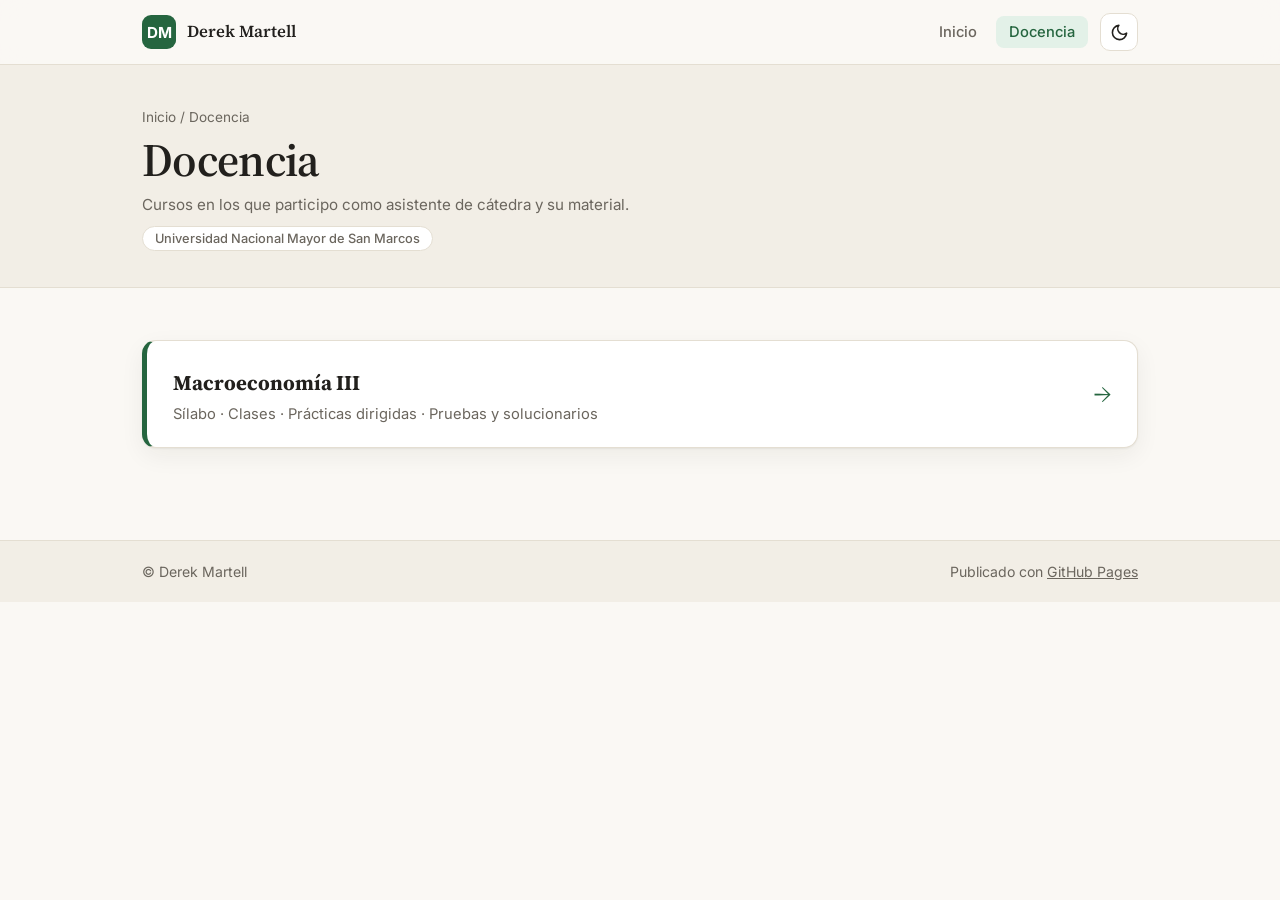
==== docencia.html @ 8da59c65 "Actualiza materiales de Macroeconomía III (automático)" ====
<!doctype html>
<html lang="es" data-theme="light"><head><meta charset="utf-8"><meta name="viewport" content="width=device-width,initial-scale=1">
<title>Docencia · Derek Martell</title>
<meta name="description" content="Docencia de Derek Martell: cursos y materiales en la Universidad Nacional Mayor de San Marcos.">
<link rel="icon" href="data:image/svg+xml,%3Csvg xmlns='http://www.w3.org/2000/svg' viewBox='0 0 64 64'%3E%3Crect width='64' height='64' rx='14' fill='%2335955c'/%3E%3Ctext x='32' y='43' font-size='30' font-family='Georgia' font-weight='700' text-anchor='middle' fill='white'%3EDM%3C/text%3E%3C/svg%3E">
<link rel="preconnect" href="https://fonts.googleapis.com"><link rel="preconnect" href="https://fonts.gstatic.com" crossorigin>
<link href="https://fonts.googleapis.com/css2?family=Inter:wght@400;500;600;700&family=Source+Serif+4:wght@400;600&display=swap" rel="stylesheet">
<link rel="stylesheet" href="style.css"><script src="tema.js"></script></head><body>

<header class="top"><div class="wrap">
  <a class="marca" href="index.html"><i>DM</i>Derek Martell</a>
  <nav class="menu">
    <a href="index.html">Inicio</a>
    <a class="act" href="docencia.html">Docencia</a>
    <button id="tema" title="Cambiar entre claro y oscuro" aria-label="Cambiar tema">
      <svg class="luna" viewBox="0 0 24 24" fill="none" stroke="currentColor" stroke-width="2" stroke-linecap="round" stroke-linejoin="round"><path d="M21 12.8A9 9 0 1 1 11.2 3a7 7 0 0 0 9.8 9.8z"/></svg>
      <svg class="sol" viewBox="0 0 24 24" fill="none" stroke="currentColor" stroke-width="2" stroke-linecap="round"><circle cx="12" cy="12" r="4"/><path d="M12 2v2M12 20v2M4.9 4.9l1.4 1.4M17.7 17.7l1.4 1.4M2 12h2M20 12h2M4.9 19.1l1.4-1.4M17.7 6.3l1.4-1.4"/></svg>
    </button>
  </nav>
</div></header>

<section class="cabecera"><div class="wrap">
  <div class="migas"><a href="index.html">Inicio</a> / Docencia</div>
  <h1>Docencia</h1>
  <p class="sec-sub" style="margin:0">Cursos en los que participo como asistente de cátedra y su material.</p>
  <div class="chips"><span class="chip">Universidad Nacional Mayor de San Marcos</span></div>
</div></section>

<main><div class="wrap">
  <a class="curso-grande" href="macro3.html">
    <div><h3>Macroeconomía III</h3><p>Sílabo · Clases · Prácticas dirigidas · Pruebas y solucionarios</p></div><span class="fl">→</span>
  </a>
</div></main>

<footer class="pie"><div class="wrap"><span>© Derek Martell</span><span>Publicado con <a href="https://pages.github.com">GitHub Pages</a></span></div></footer>
</body></html>
---- style.css ----
:root{
  --bg:#faf8f4;--bg2:#f2eee6;--card:#ffffff;--ink:#22201d;--mute:#6b665e;--line:#e4ded2;
  --accent:#25653f;--accent2:#35955c;--accent-soft:#e3f1e8;--on-accent:#ffffff;
  --shadow:0 1px 2px rgba(40,30,20,.06),0 8px 24px rgba(40,30,20,.06);
  --serif:"Source Serif 4",Georgia,"Times New Roman",serif;--sans:Inter,system-ui,-apple-system,"Segoe UI",sans-serif;
}
:root[data-theme="dark"]{
  --bg:#1b1d23;--bg2:#21242c;--card:#252932;--ink:#ecebe7;--mute:#a4a19a;--line:#343946;
  --accent:#6fc294;--accent2:#35955c;--accent-soft:#223a2d;--on-accent:#12261a;
  --shadow:0 1px 2px rgba(0,0,0,.3),0 8px 24px rgba(0,0,0,.25);
}
*{box-sizing:border-box}
html{scroll-behavior:smooth;scroll-padding-top:84px}
body{margin:0;background:var(--bg);color:var(--ink);font:17px/1.7 var(--serif);transition:background .25s,color .25s}
a{color:var(--accent)}
.wrap{max-width:1040px;margin:0 auto;padding:0 22px}

/* Barra superior */
header.top{position:sticky;top:0;z-index:10;background:color-mix(in srgb,var(--bg) 88%,transparent);backdrop-filter:blur(12px);border-bottom:1px solid var(--line)}
header.top .wrap{display:flex;align-items:center;justify-content:space-between;height:64px;gap:14px}
.marca{display:flex;align-items:center;gap:11px;text-decoration:none;color:var(--ink);font-weight:600;font-size:1.05rem}
.marca i{width:34px;height:34px;border-radius:9px;background:var(--accent);color:var(--on-accent);display:grid;place-items:center;font:700 .95rem var(--sans);font-style:normal}
nav.menu{display:flex;align-items:center;gap:6px}
nav.menu a{font:500 .92rem var(--sans);color:var(--mute);text-decoration:none;padding:7px 13px;border-radius:8px}
nav.menu a:hover{background:var(--bg2);color:var(--ink)}
nav.menu a.act{color:var(--accent);background:var(--accent-soft)}
#tema{cursor:pointer;border:1px solid var(--line);background:var(--card);color:var(--ink);width:38px;height:38px;border-radius:10px;display:grid;place-items:center;margin-left:6px;transition:transform .2s}
#tema:hover{transform:rotate(18deg);border-color:var(--accent)}
#tema svg{width:19px;height:19px}
#tema .sol{display:none}
:root[data-theme="dark"] #tema .sol{display:block}
:root[data-theme="dark"] #tema .luna{display:none}

/* Portada */
.hero{background:linear-gradient(180deg,var(--bg2),var(--bg));border-bottom:1px solid var(--line)}
.hero .wrap{display:grid;grid-template-columns:1.6fr 1fr;gap:44px;align-items:center;padding-top:64px;padding-bottom:64px}
.kicker{font:600 .78rem var(--sans);letter-spacing:.12em;text-transform:uppercase;color:var(--accent)}
h1{font-size:clamp(2.2rem,5vw,3.5rem);line-height:1.1;margin:.3em 0 .35em;font-weight:600;letter-spacing:-.015em}
h1 em{font-style:normal;color:var(--accent)}
.lead{font-size:1.15rem;color:var(--mute);max-width:560px;margin:0 0 24px}
.btns{display:flex;gap:12px;flex-wrap:wrap}
.btn{font:600 .95rem var(--sans);text-decoration:none;padding:12px 22px;border-radius:10px;border:1px solid var(--accent);display:inline-block;transition:transform .15s,box-shadow .15s}
.btn.p{background:var(--accent);color:var(--on-accent)}
.btn.s{color:var(--accent);background:transparent}
.btn:hover{transform:translateY(-2px);box-shadow:var(--shadow)}
.perfil{background:var(--card);border:1px solid var(--line);border-radius:18px;padding:28px;text-align:center;box-shadow:var(--shadow)}
.avatar{width:110px;height:110px;border-radius:50%;margin:0 auto 14px;background:linear-gradient(135deg,var(--accent),var(--accent2));display:grid;place-items:center;color:#fff;font:700 2.2rem var(--sans)}
.perfil b{display:block;font-size:1.1rem}
.perfil span{display:block;color:var(--mute);font:.88rem var(--sans);margin-top:2px}
.perfil hr{border:0;border-top:1px solid var(--line);margin:16px 0}
.perfil a{font:.9rem var(--sans);display:block;margin:4px 0;text-decoration:none}

/* Secciones */
main{padding:52px 0 70px}
h2{font-size:1.55rem;margin:0 0 6px;font-weight:600}
.sec-sub{color:var(--mute);font:.95rem var(--sans);margin:0 0 22px}
.bloque{margin-bottom:56px}
.tarjetas{display:grid;grid-template-columns:repeat(auto-fit,minmax(230px,1fr));gap:16px}
.tarjeta{display:block;background:var(--card);border:1px solid var(--line);border-radius:14px;padding:22px;text-decoration:none;color:var(--ink);box-shadow:var(--shadow);transition:transform .18s,border-color .18s}
.tarjeta:hover{transform:translateY(-4px);border-color:var(--accent)}
.tarjeta .ic{width:42px;height:42px;border-radius:11px;background:var(--accent-soft);color:var(--accent);display:grid;place-items:center;margin-bottom:12px}
.tarjeta .ic svg{width:22px;height:22px}
.tarjeta b{display:block;font-size:1.08rem}
.tarjeta small{color:var(--mute);font:.88rem var(--sans)}
.curso-grande{display:flex;gap:22px;align-items:center;background:var(--card);border:1px solid var(--line);border-left:5px solid var(--accent);border-radius:14px;padding:24px 26px;text-decoration:none;color:var(--ink);box-shadow:var(--shadow);transition:transform .18s;margin-bottom:22px}
.curso-grande:hover{transform:translateY(-3px)}
.curso-grande h3{margin:0;font-size:1.3rem}
.curso-grande p{margin:4px 0 0;color:var(--mute);font:.92rem var(--sans)}
.curso-grande .fl{margin-left:auto;font-size:1.6rem;color:var(--accent)}

/* Página del curso */
.cabecera{background:var(--bg2);border-bottom:1px solid var(--line)}
.cabecera .wrap{padding-top:44px;padding-bottom:36px}
.migas{font:.85rem var(--sans);color:var(--mute);margin-bottom:10px}
.migas a{color:var(--mute);text-decoration:none}.migas a:hover{color:var(--accent)}
.cabecera h1{font-size:clamp(2rem,4.5vw,2.9rem);margin:.1em 0 .2em}
.chips{display:flex;gap:8px;flex-wrap:wrap;margin-top:12px}
.chip{font:500 .8rem var(--sans);background:var(--card);border:1px solid var(--line);color:var(--mute);border-radius:99px;padding:4px 12px}
.layout{display:grid;grid-template-columns:210px 1fr;gap:44px;align-items:start}
aside.indice{position:sticky;top:90px;font:.92rem var(--sans)}
aside.indice p{margin:0 0 8px;font-weight:600;letter-spacing:.08em;text-transform:uppercase;font-size:.72rem;color:var(--mute)}
aside.indice a{display:flex;justify-content:space-between;text-decoration:none;color:var(--mute);padding:8px 12px;border-left:2px solid var(--line)}
aside.indice a:hover,aside.indice a.on{color:var(--accent);border-left-color:var(--accent);background:var(--accent-soft)}
aside.indice a span{opacity:.7}
.buscar{position:relative;margin-bottom:26px}
.buscar input{width:100%;font:1rem var(--sans);padding:13px 16px 13px 44px;border:1px solid var(--line);border-radius:12px;background:var(--card);color:var(--ink);outline:none}
.buscar input:focus{border-color:var(--accent);box-shadow:0 0 0 3px var(--accent-soft)}
.buscar svg{position:absolute;left:14px;top:14px;width:20px;height:20px;color:var(--mute)}
section.grupo{margin-bottom:38px}
section.grupo h2{display:flex;align-items:center;gap:10px}
section.grupo h2 .n{font:600 .78rem var(--sans);background:var(--accent-soft);color:var(--accent);border-radius:99px;padding:2px 10px}
.cabecera h1 small{font:600 .9rem var(--sans);color:var(--accent);background:var(--accent-soft);border-radius:99px;padding:3px 12px;vertical-align:middle;margin-left:8px}
.ciclos-barra{display:flex;align-items:center;gap:12px;margin-bottom:16px;font:600 .78rem var(--sans);letter-spacing:.08em;text-transform:uppercase;color:var(--mute)}
#ciclos{display:flex;gap:8px;flex-wrap:wrap}
button.ciclo{cursor:pointer;font:600 .9rem var(--sans);letter-spacing:0;text-transform:none;color:var(--ink);background:var(--card);border:1px solid var(--line);border-radius:99px;padding:6px 16px}
button.ciclo:hover{border-color:var(--accent)}
button.ciclo.on{background:var(--accent);border-color:var(--accent);color:var(--on-accent)}
section.grupo h3{font:600 .8rem var(--sans);letter-spacing:.08em;text-transform:uppercase;color:var(--mute);margin:20px 0 0}
ul.mat{list-style:none;padding:0;margin:14px 0 0;display:grid;gap:10px}
ul.mat li{display:flex;align-items:center;gap:14px;background:var(--card);border:1px solid var(--line);border-radius:12px;padding:12px 16px;transition:border-color .15s,transform .15s}
ul.mat li:hover{border-color:var(--accent);transform:translateX(3px)}
ul.mat .tipo{flex:none;width:40px;height:40px;border-radius:9px;background:var(--accent-soft);color:var(--accent);display:grid;place-items:center;font:700 .68rem var(--sans);letter-spacing:.03em}
ul.mat .tit{flex:1;min-width:0}
ul.mat .tit a{color:var(--ink);text-decoration:none;font-weight:600;display:block}
ul.mat .tit a:hover{color:var(--accent)}
ul.mat .tit small{font:.8rem var(--sans);color:var(--mute)}
ul.mat .sol{font:600 .8rem var(--sans);color:var(--on-accent);background:var(--accent);border-radius:8px;padding:6px 12px;text-decoration:none;white-space:nowrap}
ul.mat .sol:hover{filter:brightness(1.1)}
ul.mat .ejemplo{font:.68rem var(--sans);color:var(--mute);text-transform:uppercase;letter-spacing:.08em;border:1px dashed var(--line);border-radius:6px;padding:2px 7px}
ul.mat .vacio{display:block;background:none;border:1px dashed var(--line);color:var(--mute);font-style:italic;text-align:center;padding:18px}
ul.mat .vacio:hover{transform:none;border-color:var(--line)}
#sin-resultados{display:none;text-align:center;color:var(--mute);font-family:var(--sans);padding:30px}

footer.pie{border-top:1px solid var(--line);background:var(--bg2);color:var(--mute);font:.88rem var(--sans)}
footer.pie .wrap{display:flex;justify-content:space-between;flex-wrap:wrap;gap:8px;padding-top:22px;padding-bottom:22px}
footer.pie a{color:var(--mute)}

@media(max-width:820px){
  .hero .wrap{grid-template-columns:1fr;padding-top:40px;padding-bottom:40px}
  .layout{grid-template-columns:1fr;gap:20px}
  aside.indice{position:static;display:flex;gap:6px;overflow-x:auto;padding-bottom:6px}
  aside.indice p{display:none}
  aside.indice a{border:1px solid var(--line);border-radius:99px;white-space:nowrap;gap:8px}
  nav.menu a{padding:7px 9px}
}
@media print{header.top,.buscar,aside.indice,#tema{display:none}}
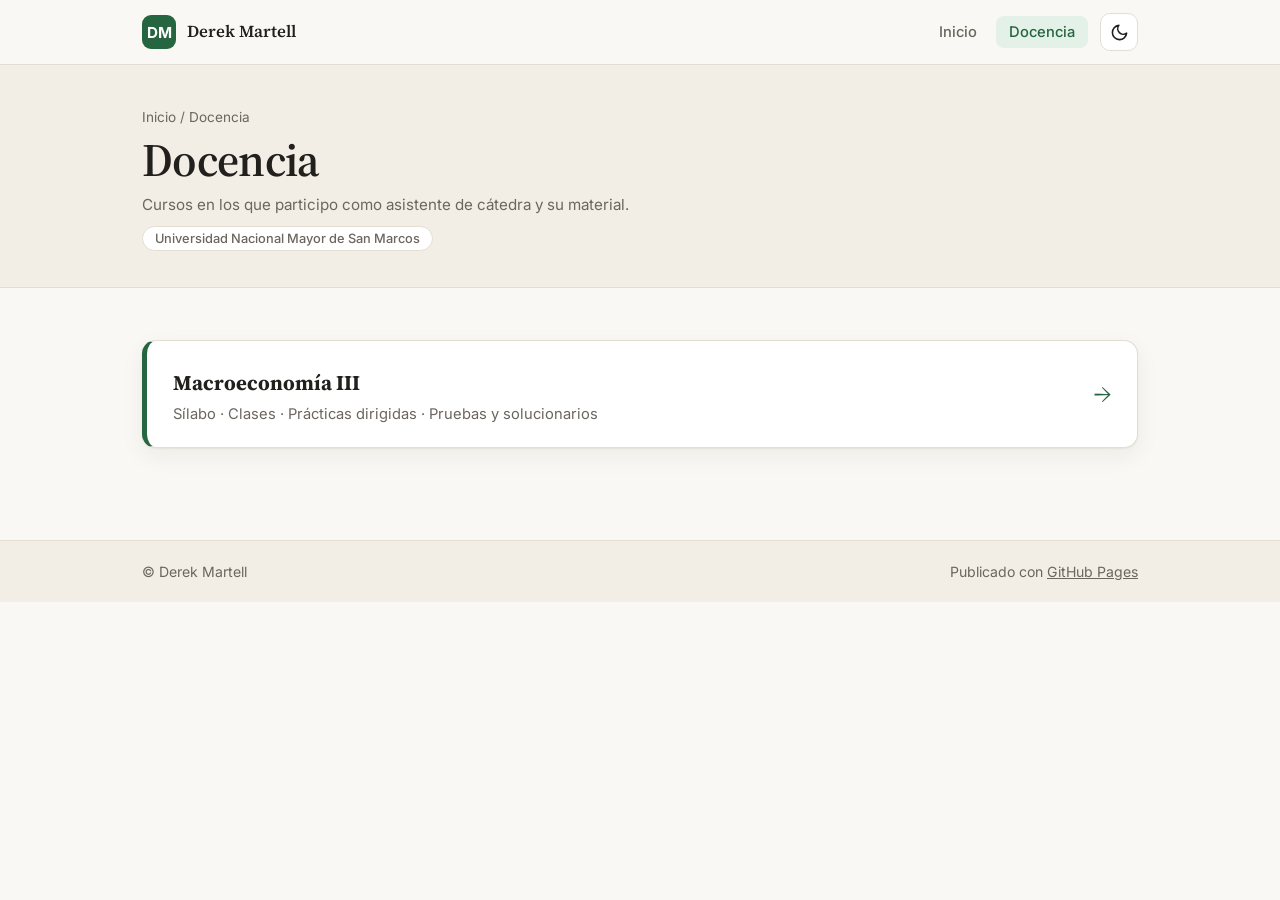
==== commit 4b6f177e: "Actualiza materiales de Macroeconomía III (automático)" ====
--- a/docencia.html
+++ b/docencia.html
@@ -5,14 +5,20 @@
 <link rel="icon" href="data:image/svg+xml,%3Csvg xmlns='http://www.w3.org/2000/svg' viewBox='0 0 64 64'%3E%3Crect width='64' height='64' rx='14' fill='%2335955c'/%3E%3Ctext x='32' y='43' font-size='30' font-family='Georgia' font-weight='700' text-anchor='middle' fill='white'%3EDM%3C/text%3E%3C/svg%3E">
 <link rel="preconnect" href="https://fonts.googleapis.com"><link rel="preconnect" href="https://fonts.gstatic.com" crossorigin>
 <link href="https://fonts.googleapis.com/css2?family=Inter:wght@400;500;600;700&family=Source+Serif+4:wght@400;600&display=swap" rel="stylesheet">
-<link rel="stylesheet" href="style.css"><script src="tema.js"></script></head><body>
+<link rel="stylesheet" href="style.css"><script src="tema.js"></script><link rel="canonical" href="https://derek-martell.github.io/docencia.html">
+<meta property="og:type" content="website"><meta property="og:locale" content="es_PE"><meta property="og:site_name" content="Derek Martell">
+<meta property="og:title" content="Docencia | Derek Martell"><meta property="og:description" content="Cursos y materiales de Derek Martell en la Universidad Nacional Mayor de San Marcos."><meta property="og:url" content="https://derek-martell.github.io/docencia.html">
+<meta property="og:image" content="https://derek-martell.github.io/og.png"><meta name="twitter:card" content="summary_large_image">
+<meta name="theme-color" content="#25653f">
+</head><body>
+<a class="saltar" href="#principal">Saltar al contenido</a>
 
 <header class="top"><div class="wrap">
   <a class="marca" href="index.html"><i>DM</i>Derek Martell</a>
   <nav class="menu">
     <a href="index.html">Inicio</a>
     <a class="act" href="docencia.html">Docencia</a>
-    <button id="tema" title="Cambiar entre claro y oscuro" aria-label="Cambiar tema">
+    <button id="tema" title="Cambiar entre claro y oscuro" aria-label="Cambiar a modo oscuro">
       <svg class="luna" viewBox="0 0 24 24" fill="none" stroke="currentColor" stroke-width="2" stroke-linecap="round" stroke-linejoin="round"><path d="M21 12.8A9 9 0 1 1 11.2 3a7 7 0 0 0 9.8 9.8z"/></svg>
       <svg class="sol" viewBox="0 0 24 24" fill="none" stroke="currentColor" stroke-width="2" stroke-linecap="round"><circle cx="12" cy="12" r="4"/><path d="M12 2v2M12 20v2M4.9 4.9l1.4 1.4M17.7 17.7l1.4 1.4M2 12h2M20 12h2M4.9 19.1l1.4-1.4M17.7 6.3l1.4-1.4"/></svg>
     </button>
@@ -26,7 +32,7 @@
   <div class="chips"><span class="chip">Universidad Nacional Mayor de San Marcos</span></div>
 </div></section>
 
-<main><div class="wrap">
+<main id="principal" tabindex="-1"><div class="wrap">
   <a class="curso-grande" href="macro3.html">
     <div><h3>Macroeconomía III</h3><p>Sílabo · Clases · Prácticas dirigidas · Pruebas y solucionarios</p></div><span class="fl">→</span>
   </a>
--- a/style.css
+++ b/style.css
@@ -44,7 +44,8 @@
 .btn.s{color:var(--accent);background:transparent}
 .btn:hover{transform:translateY(-2px);box-shadow:var(--shadow)}
 .perfil{background:var(--card);border:1px solid var(--line);border-radius:18px;padding:28px;text-align:center;box-shadow:var(--shadow)}
-.avatar{width:110px;height:110px;border-radius:50%;margin:0 auto 14px;background:linear-gradient(135deg,var(--accent),var(--accent2));display:grid;place-items:center;color:#fff;font:700 2.2rem var(--sans)}
+.avatar img{width:100%;height:100%;object-fit:cover;display:block}
+.avatar{overflow:hidden;width:110px;height:110px;border-radius:50%;margin:0 auto 14px;background:linear-gradient(135deg,var(--accent),var(--accent2));display:grid;place-items:center;color:#fff;font:700 2.2rem var(--sans)}
 .perfil b{display:block;font-size:1.1rem}
 .perfil span{display:block;color:var(--mute);font:.88rem var(--sans);margin-top:2px}
 .perfil hr{border:0;border-top:1px solid var(--line);margin:16px 0}
@@ -124,3 +125,14 @@
   nav.menu a{padding:7px 9px}
 }
 @media print{header.top,.buscar,aside.indice,#tema{display:none}}
+
+/* Accesibilidad y mejoras del curso */
+.saltar{position:absolute;left:16px;top:-64px;z-index:20;background:var(--accent);color:var(--on-accent);padding:10px 18px;border-radius:0 0 10px 10px;font:600 .95rem var(--sans);text-decoration:none}
+.saltar:focus{top:0}
+:focus-visible{outline:3px solid var(--accent2);outline-offset:3px;border-radius:4px}
+ul.mat a.desc{font:600 .8rem var(--sans);color:var(--accent);border:1px solid var(--accent);border-radius:8px;padding:5px 12px;text-decoration:none;white-space:nowrap}
+ul.mat a.desc:hover{background:var(--accent-soft)}
+button.copiar{cursor:pointer;font:600 .75rem var(--sans);color:var(--mute);background:transparent;border:1px solid var(--line);border-radius:99px;padding:3px 11px}
+button.copiar:hover{color:var(--accent);border-color:var(--accent)}
+
+#principal:focus{outline:none}
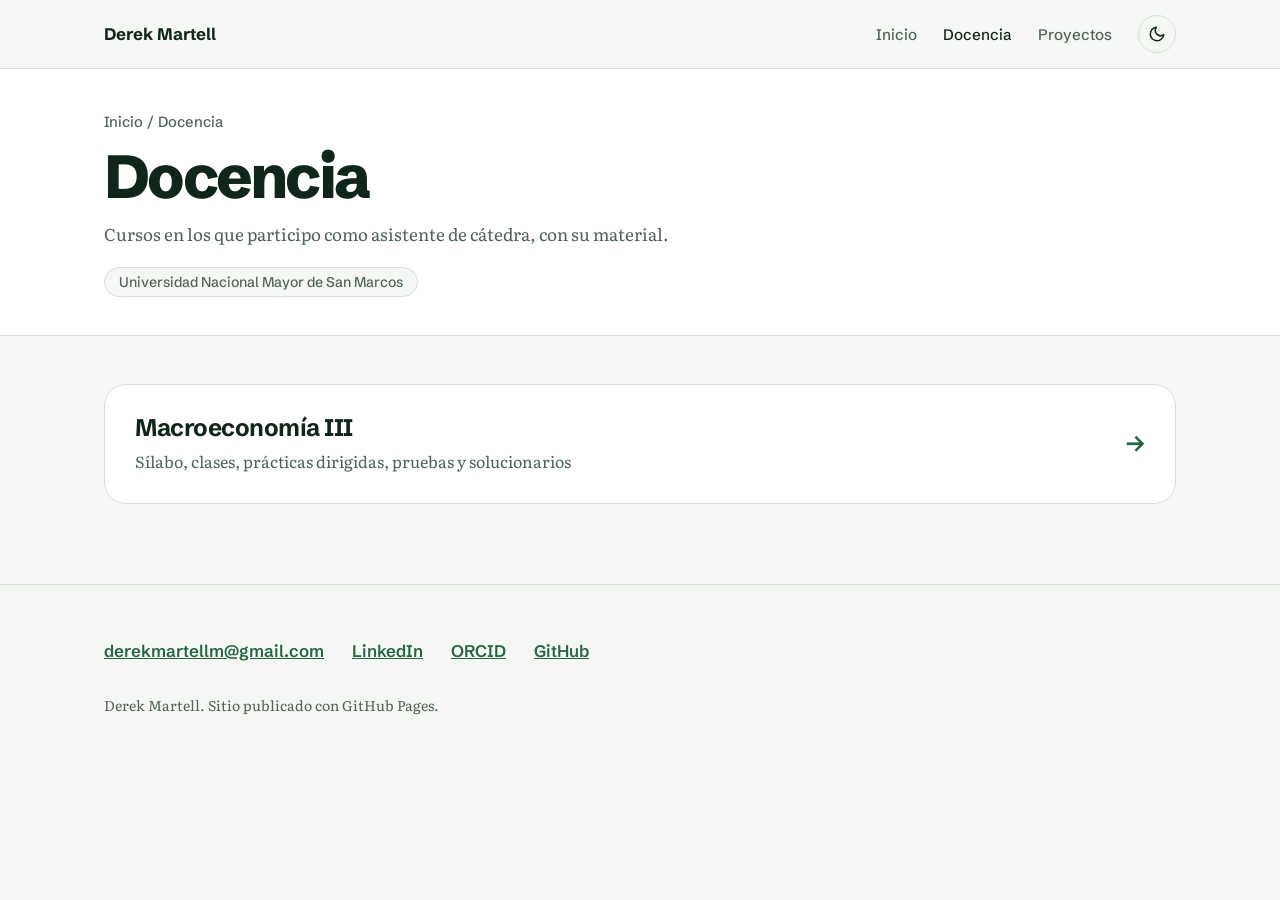
==== commit 3d918111: "Actualiza materiales de Macroeconomía III (automático)" ====
--- a/docencia.html
+++ b/docencia.html
@@ -1,26 +1,27 @@
 <!doctype html>
 <html lang="es" data-theme="light"><head><meta charset="utf-8"><meta name="viewport" content="width=device-width,initial-scale=1">
-<title>Docencia · Derek Martell</title>
-<meta name="description" content="Docencia de Derek Martell: cursos y materiales en la Universidad Nacional Mayor de San Marcos.">
-<link rel="icon" href="data:image/svg+xml,%3Csvg xmlns='http://www.w3.org/2000/svg' viewBox='0 0 64 64'%3E%3Crect width='64' height='64' rx='14' fill='%2335955c'/%3E%3Ctext x='32' y='43' font-size='30' font-family='Georgia' font-weight='700' text-anchor='middle' fill='white'%3EDM%3C/text%3E%3C/svg%3E">
-<link rel="preconnect" href="https://fonts.googleapis.com"><link rel="preconnect" href="https://fonts.gstatic.com" crossorigin>
-<link href="https://fonts.googleapis.com/css2?family=Inter:wght@400;500;600;700&family=Source+Serif+4:wght@400;600&display=swap" rel="stylesheet">
-<link rel="stylesheet" href="style.css"><script src="tema.js"></script><link rel="canonical" href="https://derek-martell.github.io/docencia.html">
+<title>Docencia | Derek Martell</title>
+<meta name="description" content="Cursos y materiales de Derek Martell en la Universidad Nacional Mayor de San Marcos.">
+<link rel="canonical" href="https://derek-martell.github.io/docencia.html">
 <meta property="og:type" content="website"><meta property="og:locale" content="es_PE"><meta property="og:site_name" content="Derek Martell">
 <meta property="og:title" content="Docencia | Derek Martell"><meta property="og:description" content="Cursos y materiales de Derek Martell en la Universidad Nacional Mayor de San Marcos."><meta property="og:url" content="https://derek-martell.github.io/docencia.html">
 <meta property="og:image" content="https://derek-martell.github.io/og.png"><meta name="twitter:card" content="summary_large_image">
 <meta name="theme-color" content="#25653f">
-</head><body>
+<link rel="icon" href="data:image/svg+xml,%3Csvg xmlns='http://www.w3.org/2000/svg' viewBox='0 0 64 64'%3E%3Crect width='64' height='64' rx='14' fill='%2325653f'/%3E%3Ctext x='32' y='43' font-size='30' font-family='Georgia' font-weight='700' text-anchor='middle' fill='white'%3EDM%3C/text%3E%3C/svg%3E">
+<link rel="preconnect" href="https://fonts.googleapis.com"><link rel="preconnect" href="https://fonts.gstatic.com" crossorigin>
+<link href="https://fonts.googleapis.com/css2?family=Literata:ital,opsz,wght@0,7..72,400;0,7..72,600;1,7..72,400&family=Schibsted+Grotesk:wght@500;600;700;800&display=swap" rel="stylesheet">
+<link rel="stylesheet" href="landing.css"><link rel="stylesheet" href="curso.css"><script src="tema.js"></script></head><body>
 <a class="saltar" href="#principal">Saltar al contenido</a>
 
-<header class="top"><div class="wrap">
-  <a class="marca" href="index.html"><i>DM</i>Derek Martell</a>
-  <nav class="menu">
+<header class="barra"><div class="wrap">
+  <a class="nombre" href="index.html">Derek Martell</a>
+  <nav aria-label="Principal">
     <a href="index.html">Inicio</a>
-    <a class="act" href="docencia.html">Docencia</a>
-    <button id="tema" title="Cambiar entre claro y oscuro" aria-label="Cambiar a modo oscuro">
-      <svg class="luna" viewBox="0 0 24 24" fill="none" stroke="currentColor" stroke-width="2" stroke-linecap="round" stroke-linejoin="round"><path d="M21 12.8A9 9 0 1 1 11.2 3a7 7 0 0 0 9.8 9.8z"/></svg>
-      <svg class="sol" viewBox="0 0 24 24" fill="none" stroke="currentColor" stroke-width="2" stroke-linecap="round"><circle cx="12" cy="12" r="4"/><path d="M12 2v2M12 20v2M4.9 4.9l1.4 1.4M17.7 17.7l1.4 1.4M2 12h2M20 12h2M4.9 19.1l1.4-1.4M17.7 6.3l1.4-1.4"/></svg>
+    <a href="docencia.html" aria-current="page">Docencia</a>
+    <a href="index.html#proyectos">Proyectos</a>
+    <button id="tema" type="button" title="Cambiar entre claro y oscuro" aria-label="Cambiar a modo oscuro">
+      <svg class="luna" viewBox="0 0 24 24" fill="none" stroke="currentColor" stroke-width="2" stroke-linecap="round" stroke-linejoin="round" aria-hidden="true"><path d="M21 12.8A9 9 0 1 1 11.2 3a7 7 0 0 0 9.8 9.8z"/></svg>
+      <svg class="sol" viewBox="0 0 24 24" fill="none" stroke="currentColor" stroke-width="2" stroke-linecap="round" aria-hidden="true"><circle cx="12" cy="12" r="4"/><path d="M12 2v2M12 20v2M4.9 4.9l1.4 1.4M17.7 17.7l1.4 1.4M2 12h2M20 12h2M4.9 19.1l1.4-1.4M17.7 6.3l1.4-1.4"/></svg>
     </button>
   </nav>
 </div></header>
@@ -28,15 +29,23 @@
 <section class="cabecera"><div class="wrap">
   <div class="migas"><a href="index.html">Inicio</a> / Docencia</div>
   <h1>Docencia</h1>
-  <p class="sec-sub" style="margin:0">Cursos en los que participo como asistente de cátedra y su material.</p>
+  <p class="sec-sub">Cursos en los que participo como asistente de cátedra, con su material.</p>
   <div class="chips"><span class="chip">Universidad Nacional Mayor de San Marcos</span></div>
 </div></section>
 
-<main id="principal" tabindex="-1"><div class="wrap">
+<main id="principal" class="interior" tabindex="-1"><div class="wrap">
   <a class="curso-grande" href="macro3.html">
-    <div><h3>Macroeconomía III</h3><p>Sílabo · Clases · Prácticas dirigidas · Pruebas y solucionarios</p></div><span class="fl">→</span>
+    <div><h3>Macroeconomía III</h3><p>Sílabo, clases, prácticas dirigidas, pruebas y solucionarios</p></div><span class="fl" aria-hidden="true">→</span>
   </a>
 </div></main>
 
-<footer class="pie"><div class="wrap"><span>© Derek Martell</span><span>Publicado con <a href="https://pages.github.com">GitHub Pages</a></span></div></footer>
+<footer><div class="wrap">
+  <div class="contactos">
+    <a href="mailto:derekmartellm@gmail.com">derekmartellm@gmail.com</a>
+    <a href="https://www.linkedin.com/in/derek-martell-a51205288/">LinkedIn</a>
+    <a href="https://orcid.org/0009-0001-7715-3801">ORCID</a>
+    <a href="https://github.com/derek-martell">GitHub</a>
+  </div>
+  <p class="aviso">Derek Martell. Sitio publicado con GitHub Pages.</p>
+</div></footer>
 </body></html>
--- a/landing.css
+++ b/landing.css
@@ -0,0 +1,134 @@
+:root{
+  --bg:#f4f7f3;--panel:#ffffff;--ink:#10261a;--mute:#4d6356;--line:#d6e0d8;
+  --verde:#25653f;--vivo:#35955c;--suave:#e2eee6;--ambar:#b8790f;--on:#ffffff;
+  --display:"Schibsted Grotesk",system-ui,-apple-system,"Segoe UI",sans-serif;
+  --texto:"Literata",Georgia,serif;
+}
+:root[data-theme="dark"]{
+  --bg:#0d1a13;--panel:#132419;--ink:#e8f0ea;--mute:#9db3a4;--line:#243a2c;
+  --verde:#7bd19d;--vivo:#4fae76;--suave:#1a3225;--ambar:#e2a33f;--on:#0d1a13;
+}
+*{box-sizing:border-box}
+html{scroll-behavior:smooth}
+body{margin:0;background:var(--bg);color:var(--ink);font:1.0625rem/1.7 var(--texto);transition:background .25s,color .25s}
+a{color:var(--verde)}
+:focus-visible{outline:3px solid var(--vivo);outline-offset:3px;border-radius:4px}
+.wrap{max-width:1120px;margin:0 auto;padding:0 24px}
+
+/* Barra */
+.barra{border-bottom:1px solid var(--line)}
+.barra .wrap{display:flex;align-items:center;justify-content:space-between;height:68px}
+.nombre{font:700 1.05rem var(--display);letter-spacing:-.01em;color:var(--ink);text-decoration:none}
+.barra nav{display:flex;align-items:center;gap:26px;font:500 .95rem var(--display)}
+.barra nav a{color:var(--mute);text-decoration:none}
+.barra nav a:hover,.barra nav a[aria-current]{color:var(--ink)}
+#tema{cursor:pointer;width:38px;height:38px;border-radius:50%;border:1px solid var(--line);background:transparent;color:var(--ink);display:grid;place-items:center}
+#tema svg{width:18px;height:18px}
+#tema .sol{display:none}
+:root[data-theme="dark"] #tema .sol{display:block}
+:root[data-theme="dark"] #tema .luna{display:none}
+
+/* Portada */
+.portada .wrap{display:grid;grid-template-columns:minmax(0,5fr) minmax(0,6fr);gap:56px;align-items:center;padding-top:72px;padding-bottom:72px}
+h1{font:800 clamp(3rem,7.4vw,5.6rem)/.95 var(--display);letter-spacing:-.045em;margin:0 0 28px}
+.entrada{font-size:1.2rem;max-width:32ch;color:var(--mute);margin:0 0 32px}
+.acciones{display:flex;flex-wrap:wrap;gap:12px}
+.boton{font:600 1rem var(--display);padding:14px 24px;border-radius:999px;text-decoration:none;border:2px solid var(--verde)}
+.boton.lleno{background:var(--verde);color:var(--on)}
+.boton.borde{color:var(--verde)}
+.boton:hover{background:var(--vivo);border-color:var(--vivo);color:var(--on)}
+
+/* Gráfico de Solow */
+.lamina{background:var(--panel);border:1px solid var(--line);border-radius:22px;padding:22px 22px 26px}
+.lamina svg{width:100%;height:auto;display:block;overflow:visible}
+.eje{stroke:var(--mute);stroke-width:1.5}
+.malla{stroke:var(--line);stroke-width:1}
+.txt{font:500 13px var(--display);fill:var(--mute)}
+.txt-i{font:italic 15px var(--texto);fill:var(--ink)}
+.fig-titulo{font:600 1.05rem/1.3 var(--display);letter-spacing:-.01em;margin:0 0 6px;max-width:36ch}
+.txt-n{font:800 22px var(--display);fill:var(--ink)}
+.b-a{fill:var(--vivo);opacity:.55}
+.b-b{fill:var(--verde)}
+.parcial{opacity:.5}
+.c-f{fill:none;stroke:var(--line);stroke-width:2.5;stroke-dasharray:2 6;stroke-linecap:round}
+.c-s{fill:none;stroke:var(--verde);stroke-width:4.5;stroke-linecap:round}
+.c-d{fill:none;stroke:var(--ambar);stroke-width:3.5;stroke-linecap:round}
+.guia{stroke:var(--ink);stroke-width:1.5;stroke-dasharray:4 5}
+.punto{fill:var(--panel);stroke:var(--ink);stroke-width:3.5}
+.control{display:flex;align-items:center;gap:16px;margin-top:18px;font:600 .95rem var(--display)}
+.control label{white-space:nowrap}
+.control output{min-width:3.2ch;text-align:right;font-variant-numeric:tabular-nums}
+input[type=range]{flex:1;accent-color:var(--verde);height:28px}
+.lectura{margin:10px 0 0;font-size:.98rem;color:var(--mute);min-height:3.4em}
+.lectura a{white-space:nowrap}
+.dibuja .c-s,.dibuja .c-d,.dibuja .c-f{stroke-dasharray:var(--largo);stroke-dashoffset:var(--largo);animation:trazo 1.4s cubic-bezier(.3,.7,.2,1) forwards}
+.dibuja .c-d{animation-delay:.25s}
+.dibuja .c-f{animation-delay:.1s}
+@keyframes trazo{to{stroke-dashoffset:0}}
+
+/* Secciones */
+section.bloque{padding:72px 0;border-top:1px solid var(--line)}
+h2{font:700 clamp(1.7rem,3.4vw,2.4rem)/1.1 var(--display);letter-spacing:-.03em;margin:0 0 8px}
+.sub{color:var(--mute);margin:0 0 32px;max-width:52ch}
+
+/* Lo último del curso */
+.curso{display:grid;grid-template-columns:minmax(0,7fr) minmax(0,4fr);gap:56px;align-items:start}
+ul.ultimo{list-style:none;margin:0;padding:0}
+ul.ultimo li{display:grid;grid-template-columns:1fr auto;gap:4px 16px;padding:16px 0;border-bottom:1px solid var(--line)}
+ul.ultimo li:first-child{border-top:1px solid var(--line)}
+ul.ultimo a.t{font:600 1.1rem var(--display);color:var(--ink);text-decoration:none}
+ul.ultimo a.t:hover{color:var(--verde);text-decoration:underline}
+ul.ultimo .meta{grid-column:1;color:var(--mute);font-size:.92rem}
+ul.ultimo a.sol{grid-row:1 / span 2;grid-column:2;align-self:center;font:600 .88rem var(--display);padding:7px 14px;border-radius:999px;background:var(--suave);text-decoration:none}
+ul.ultimo a.sol:hover{background:var(--vivo);color:var(--on)}
+.mas{display:inline-block;margin-top:20px;font:600 1rem var(--display)}
+.clase{background:var(--verde);color:var(--on);border-radius:22px;padding:28px}
+.clase h3{font:700 1.4rem/1.15 var(--display);margin:0 0 14px;letter-spacing:-.02em}
+.clase p{margin:0 0 10px;font-size:1rem}
+#clase-hor{white-space:pre-line}
+.clase strong{font-family:var(--display)}
+
+/* Qué hago */
+dl.filas{margin:0}
+.fila{display:grid;grid-template-columns:minmax(0,3fr) minmax(0,8fr);gap:40px;padding:28px 0;border-bottom:1px solid var(--line)}
+.fila:first-child{border-top:1px solid var(--line)}
+dt{font:700 1.3rem var(--display);letter-spacing:-.02em}
+dd{margin:0;max-width:60ch}
+.yo{display:flex;gap:22px;align-items:center;margin-bottom:26px}
+.rostro{flex:none;width:132px;height:132px;border-radius:50%;overflow:hidden;background:var(--verde);color:var(--on);display:grid;place-items:center;font:800 2.4rem var(--display)}
+.rostro img{width:100%;height:100%;object-fit:cover;display:block}
+
+/* Pie */
+footer{border-top:1px solid var(--line);padding:56px 0 64px}
+footer .wrap{display:flex;flex-wrap:wrap;justify-content:space-between;gap:24px;align-items:end}
+footer h2{margin:0}
+.contactos{display:flex;flex-wrap:wrap;gap:8px 28px;font:600 1.05rem var(--display)}
+.aviso{width:100%;color:var(--mute);font-size:.88rem;margin:8px 0 0}
+
+@media(max-width:860px){
+  .portada .wrap{grid-template-columns:1fr;gap:36px;padding-top:44px;padding-bottom:48px}
+  .curso{grid-template-columns:1fr;gap:32px}
+  .fila{grid-template-columns:1fr;gap:8px}
+  section.bloque{padding:52px 0}
+}
+@media(prefers-reduced-motion:reduce){
+  .dibuja .c-s,.dibuja .c-d,.dibuja .c-f{animation:none;stroke-dasharray:none;stroke-dashoffset:0}
+  html{scroll-behavior:auto}
+}
+
+/* Accesibilidad */
+.saltar{position:absolute;left:16px;top:-64px;z-index:20;background:var(--verde);color:var(--on);padding:10px 18px;border-radius:0 0 10px 10px;font:600 .95rem var(--display);text-decoration:none}
+.saltar:focus{top:0}
+#principal:focus{outline:none}
+
+/* Perfil junto a la portada */
+.perfil{background:var(--panel);border:1px solid var(--line);border-radius:22px;padding:28px;display:flex;gap:26px;align-items:center}
+ul.datos{list-style:none;margin:0;padding:0;font-size:1rem;line-height:1.5}
+ul.datos li{padding:9px 0;border-bottom:1px solid var(--line)}
+ul.datos li:last-child{border:0}
+#muestra .lamina{max-width:660px}
+.hueco{grid-column:1/-1}
+@media(max-width:560px){.perfil{flex-direction:column;align-items:flex-start}}
+
+/* Proyectos */
+.enlaces{display:flex;flex-wrap:wrap;gap:6px 24px;margin-top:12px;font:600 .98rem var(--display)}
--- a/curso.css
+++ b/curso.css
@@ -0,0 +1,73 @@
+/* Páginas interiores (Docencia, curso). Usa las variables de landing.css. */
+main.interior{padding:48px 0 80px}
+
+.cabecera{background:var(--panel);border-bottom:1px solid var(--line)}
+.cabecera .wrap{padding-top:44px;padding-bottom:38px}
+.migas{font:500 .92rem var(--display);color:var(--mute);margin-bottom:16px}
+.migas a{color:var(--mute);text-decoration:none}
+.migas a:hover{color:var(--verde);text-decoration:underline}
+.cabecera h1{font:800 clamp(2.4rem,5.5vw,3.8rem)/1 var(--display);letter-spacing:-.045em;margin:0 0 12px}
+.cabecera h1 small{font:600 .95rem var(--display);letter-spacing:0;color:var(--verde);background:var(--suave);border-radius:99px;padding:5px 14px;vertical-align:middle;margin-left:10px}
+.cabecera .sec-sub{margin:0;color:var(--mute)}
+.chips{display:flex;gap:8px;flex-wrap:wrap;margin-top:18px}
+.chip{font:500 .88rem var(--display);background:var(--bg);border:1px solid var(--line);color:var(--mute);border-radius:99px;padding:5px 14px}
+
+/* Docencia: lista de cursos */
+.curso-grande{display:flex;gap:22px;align-items:center;background:var(--panel);border:1px solid var(--line);border-radius:22px;padding:28px 30px;text-decoration:none;color:var(--ink);transition:border-color .15s}
+.curso-grande:hover{border-color:var(--verde)}
+.curso-grande h3{margin:0;font:700 1.5rem var(--display);letter-spacing:-.02em}
+.curso-grande p{margin:6px 0 0;color:var(--mute);font-size:1rem}
+.curso-grande .fl{margin-left:auto;font:600 1.6rem var(--display);color:var(--verde)}
+
+/* Página del curso */
+.layout{display:grid;grid-template-columns:220px minmax(0,1fr);gap:52px;align-items:start}
+aside.indice{position:sticky;top:24px;font:500 .95rem var(--display)}
+aside.indice p{margin:0 0 10px;color:var(--mute);font-size:.85rem}
+aside.indice a{display:flex;justify-content:space-between;gap:10px;text-decoration:none;color:var(--mute);padding:8px 12px;border-left:2px solid var(--line)}
+aside.indice a:hover{color:var(--ink)}
+aside.indice a.on{color:var(--verde);border-left-color:var(--verde);background:var(--suave)}
+aside.indice a span{opacity:.75}
+
+.ciclos-barra{display:flex;align-items:center;gap:12px;margin-bottom:16px;font:500 .92rem var(--display);color:var(--mute)}
+#ciclos{display:flex;gap:8px;flex-wrap:wrap}
+button.ciclo{cursor:pointer;font:600 .95rem var(--display);color:var(--ink);background:var(--panel);border:1px solid var(--line);border-radius:99px;padding:7px 18px}
+button.ciclo:hover{border-color:var(--verde)}
+button.ciclo.on{background:var(--verde);border-color:var(--verde);color:var(--on)}
+
+.buscar{position:relative;margin-bottom:34px}
+.buscar input{width:100%;font:1rem var(--display);padding:14px 16px 14px 46px;border:1px solid var(--line);border-radius:14px;background:var(--panel);color:var(--ink)}
+.buscar input:focus{outline:3px solid var(--vivo);outline-offset:2px;border-color:var(--vivo)}
+.buscar svg{position:absolute;left:15px;top:15px;width:20px;height:20px;color:var(--mute)}
+
+section.grupo{margin-bottom:44px;scroll-margin-top:24px}
+section.grupo h2{display:flex;align-items:center;flex-wrap:wrap;gap:10px;font:700 1.55rem/1.2 var(--display);letter-spacing:-.025em;margin:0}
+section.grupo h2 .n{font:600 .82rem var(--display);letter-spacing:0;background:var(--suave);color:var(--verde);border-radius:99px;padding:2px 11px}
+section.grupo h3{font:600 .95rem var(--display);color:var(--mute);margin:24px 0 0}
+button.copiar{cursor:pointer;font:600 .8rem var(--display);letter-spacing:0;color:var(--mute);background:transparent;border:1px solid var(--line);border-radius:99px;padding:3px 12px}
+button.copiar:hover{color:var(--verde);border-color:var(--verde)}
+
+ul.mat{list-style:none;margin:8px 0 0;padding:0}
+ul.mat li{display:flex;align-items:center;gap:14px;padding:15px 0;border-bottom:1px solid var(--line)}
+ul.mat li:first-child{border-top:1px solid var(--line)}
+ul.mat .tipo{flex:none;font:700 .72rem var(--display);letter-spacing:.03em;color:var(--verde);background:var(--suave);border-radius:8px;padding:8px 10px;min-width:46px;text-align:center}
+ul.mat .tit{flex:1;min-width:0}
+ul.mat .tit a{display:block;color:var(--ink);text-decoration:none;font:600 1.08rem var(--display)}
+ul.mat .tit a:hover{color:var(--verde);text-decoration:underline}
+ul.mat .tit small{display:block;color:var(--mute);font-size:.9rem}
+ul.mat a.desc,ul.mat a.sol{font:600 .88rem var(--display);border-radius:99px;padding:7px 15px;text-decoration:none;white-space:nowrap}
+ul.mat a.desc{color:var(--verde);border:1.5px solid var(--verde)}
+ul.mat a.desc:hover{background:var(--suave)}
+ul.mat a.sol{background:var(--verde);color:var(--on)}
+ul.mat a.sol:hover{background:var(--vivo)}
+ul.mat li.vacio{display:block;color:var(--mute);font-style:italic;border:1px dashed var(--line);border-radius:14px;text-align:center;padding:18px;margin-top:8px}
+#sin-resultados{display:none;text-align:center;color:var(--mute);padding:34px;font-family:var(--display)}
+
+@media(max-width:860px){
+  .layout{grid-template-columns:1fr;gap:22px}
+  aside.indice{position:static;display:flex;gap:6px;overflow-x:auto;padding-bottom:6px}
+  aside.indice p{display:none}
+  aside.indice a{border:1px solid var(--line);border-radius:99px;white-space:nowrap}
+  ul.mat li{flex-wrap:wrap}
+  .curso-grande{padding:22px}
+}
+@media print{.barra,.buscar,aside.indice,#tema,.ciclos-barra,button.copiar{display:none}}
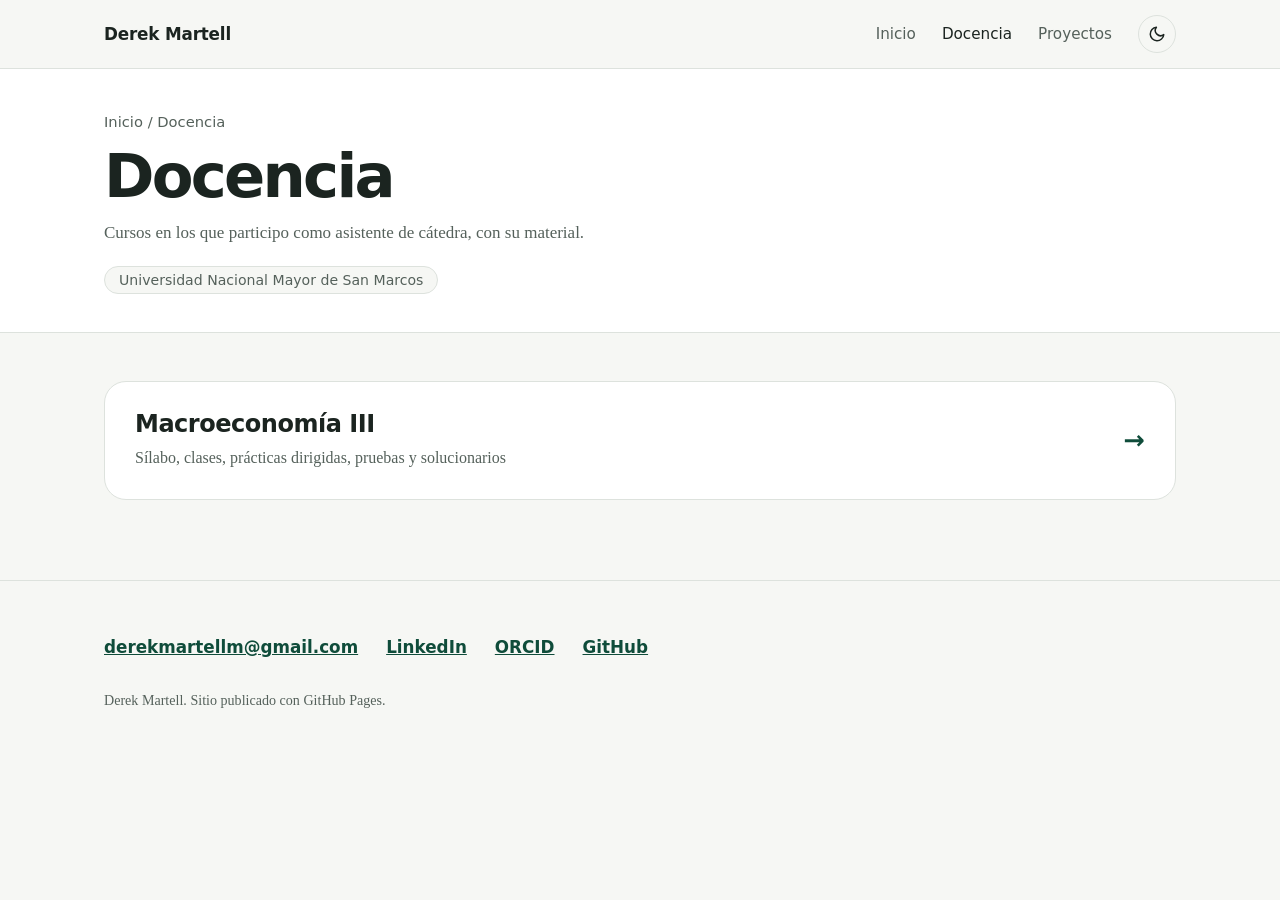
==== commit 403ea5a6: "feat(supervisor): Mejoras integrales de diseño, profesionalismo e in" ====
--- a/docencia.html
+++ b/docencia.html
@@ -1,13 +1,15 @@
 <!doctype html>
 <html lang="es" data-theme="light"><head><meta charset="utf-8"><meta name="viewport" content="width=device-width,initial-scale=1">
+<meta http-equiv="Content-Security-Policy" content="default-src 'self'; script-src 'self'; style-src 'self' https://fonts.googleapis.com; font-src https://fonts.gstatic.com; img-src 'self' data:; connect-src 'self'; object-src 'none'; base-uri 'self'; form-action 'none'">
+<meta name="referrer" content="strict-origin-when-cross-origin">
 <title>Docencia | Derek Martell</title>
 <meta name="description" content="Cursos y materiales de Derek Martell en la Universidad Nacional Mayor de San Marcos.">
 <link rel="canonical" href="https://derek-martell.github.io/docencia.html">
 <meta property="og:type" content="website"><meta property="og:locale" content="es_PE"><meta property="og:site_name" content="Derek Martell">
 <meta property="og:title" content="Docencia | Derek Martell"><meta property="og:description" content="Cursos y materiales de Derek Martell en la Universidad Nacional Mayor de San Marcos."><meta property="og:url" content="https://derek-martell.github.io/docencia.html">
 <meta property="og:image" content="https://derek-martell.github.io/og.png"><meta name="twitter:card" content="summary_large_image">
-<meta name="theme-color" content="#25653f">
-<link rel="icon" href="data:image/svg+xml,%3Csvg xmlns='http://www.w3.org/2000/svg' viewBox='0 0 64 64'%3E%3Crect width='64' height='64' rx='14' fill='%2325653f'/%3E%3Ctext x='32' y='43' font-size='30' font-family='Georgia' font-weight='700' text-anchor='middle' fill='white'%3EDM%3C/text%3E%3C/svg%3E">
+<meta name="theme-color" content="#0f4c3a">
+<link rel="icon" href="data:image/svg+xml,%3Csvg xmlns='http://www.w3.org/2000/svg' viewBox='0 0 64 64'%3E%3Crect width='64' height='64' rx='14' fill='%230f4c3a'/%3E%3Ctext x='32' y='40' font-size='27' font-family='Georgia' font-weight='700' text-anchor='middle' fill='%23f3eee0'%3EDM%3C/text%3E%3Crect x='23' y='47' width='18' height='2.5' rx='1' fill='%23c9a24a'/%3E%3C/svg%3E">
 <link rel="preconnect" href="https://fonts.googleapis.com"><link rel="preconnect" href="https://fonts.gstatic.com" crossorigin>
 <link href="https://fonts.googleapis.com/css2?family=Literata:ital,opsz,wght@0,7..72,400;0,7..72,600;1,7..72,400&family=Schibsted+Grotesk:wght@500;600;700;800&display=swap" rel="stylesheet">
 <link rel="stylesheet" href="landing.css"><link rel="stylesheet" href="curso.css"><script src="tema.js"></script></head><body>
@@ -42,9 +44,9 @@
 <footer><div class="wrap">
   <div class="contactos">
     <a href="mailto:derekmartellm@gmail.com">derekmartellm@gmail.com</a>
-    <a href="https://www.linkedin.com/in/derek-martell-a51205288/">LinkedIn</a>
-    <a href="https://orcid.org/0009-0001-7715-3801">ORCID</a>
-    <a href="https://github.com/derek-martell">GitHub</a>
+    <a href="https://www.linkedin.com/in/derek-martell-a51205288/" rel="noopener noreferrer">LinkedIn</a>
+    <a href="https://orcid.org/0009-0001-7715-3801" rel="noopener noreferrer">ORCID</a>
+    <a href="https://github.com/derek-martell" rel="noopener noreferrer">GitHub</a>
   </div>
   <p class="aviso">Derek Martell. Sitio publicado con GitHub Pages.</p>
 </div></footer>
--- a/landing.css
+++ b/landing.css
@@ -1,17 +1,25 @@
+/* Paleta editorial: esmeralda de bosque, pizarra grafito y un acento latón */
 :root{
-  --bg:#f4f7f3;--panel:#ffffff;--ink:#10261a;--mute:#4d6356;--line:#d6e0d8;
-  --verde:#25653f;--vivo:#35955c;--suave:#e2eee6;--ambar:#b8790f;--on:#ffffff;
+  --bg:#f6f7f4;--panel:#ffffff;--ink:#1b2420;--mute:#55615b;--line:#dde2dd;
+  --verde:#0f4c3a;--vivo:#1d7556;--suave:#e5eee8;--ambar:#9c6b16;--on:#ffffff;
+  --bosque:#0f4c3a;--bosque-hondo:#0a2f25;--crema:#f3eee0;--laton:#c9a24a;
+  --sombra:0 1px 2px rgba(27,36,32,.05),0 10px 28px rgba(27,36,32,.06);
+  --sombra-alta:0 2px 4px rgba(27,36,32,.06),0 18px 40px rgba(15,76,58,.12);
+  --suave-t:.2s cubic-bezier(.3,.7,.2,1);
   --display:"Schibsted Grotesk",system-ui,-apple-system,"Segoe UI",sans-serif;
   --texto:"Literata",Georgia,serif;
 }
 :root[data-theme="dark"]{
-  --bg:#0d1a13;--panel:#132419;--ink:#e8f0ea;--mute:#9db3a4;--line:#243a2c;
-  --verde:#7bd19d;--vivo:#4fae76;--suave:#1a3225;--ambar:#e2a33f;--on:#0d1a13;
+  --bg:#0f1413;--panel:#171e1c;--ink:#e6ebe8;--mute:#9ba8a2;--line:#28332f;
+  --verde:#72cfa2;--vivo:#3fae80;--suave:#1a2f28;--ambar:#dcaa52;--on:#0f1413;
+  --bosque:#14463a;--bosque-hondo:#0b2520;--crema:#f1ecdd;--laton:#d6b05a;
+  --sombra:0 6px 26px rgba(0,0,0,.45);
+  --sombra-alta:0 10px 36px rgba(0,0,0,.55),0 0 0 1px rgba(114,207,162,.14);
 }
 *{box-sizing:border-box}
 html{scroll-behavior:smooth}
-body{margin:0;background:var(--bg);color:var(--ink);font:1.0625rem/1.7 var(--texto);transition:background .25s,color .25s}
-a{color:var(--verde)}
+body{margin:0;background:var(--bg);color:var(--ink);font:1.0625rem/1.7 var(--texto);transition:background .3s,color .3s}
+a{color:var(--verde);transition:color var(--suave-t),background-color var(--suave-t),border-color var(--suave-t)}
 :focus-visible{outline:3px solid var(--vivo);outline-offset:3px;border-radius:4px}
 .wrap{max-width:1120px;margin:0 auto;padding:0 24px}
 
@@ -29,16 +37,18 @@
 :root[data-theme="dark"] #tema .luna{display:none}
 
 /* Portada */
-.portada .wrap{display:grid;grid-template-columns:minmax(0,5fr) minmax(0,6fr);gap:56px;align-items:center;padding-top:72px;padding-bottom:72px}
+.portada .wrap{display:grid;grid-template-columns:minmax(0,6fr) minmax(0,5fr);gap:56px;align-items:center;padding-top:72px;padding-bottom:72px}
 h1{font:800 clamp(3rem,7.4vw,5.6rem)/.95 var(--display);letter-spacing:-.045em;margin:0 0 28px}
 .entrada{font-size:1.2rem;max-width:32ch;color:var(--mute);margin:0 0 32px}
 .acciones{display:flex;flex-wrap:wrap;gap:12px}
-.boton{font:600 1rem var(--display);padding:14px 24px;border-radius:999px;text-decoration:none;border:2px solid var(--verde)}
+.boton{font:600 1rem var(--display);padding:13px 22px;border-radius:999px;text-decoration:none;border:2px solid var(--verde);transition:background-color var(--suave-t),border-color var(--suave-t),color var(--suave-t),transform var(--suave-t),box-shadow var(--suave-t)}
 .boton.lleno{background:var(--verde);color:var(--on)}
 .boton.borde{color:var(--verde)}
-.boton:hover{background:var(--vivo);border-color:var(--vivo);color:var(--on)}
+.boton:hover{background:var(--vivo);border-color:var(--vivo);color:var(--on);transform:translateY(-1px);box-shadow:0 8px 20px rgba(15,76,58,.18)}
+.boton:active{transform:translateY(0);box-shadow:none}
 
 /* Gráfico de Solow */
+figure.lamina{margin:0}
 .lamina{background:var(--panel);border:1px solid var(--line);border-radius:22px;padding:22px 22px 26px}
 .lamina svg{width:100%;height:auto;display:block;overflow:visible}
 .eje{stroke:var(--mute);stroke-width:1.5}
@@ -95,14 +105,35 @@
 dt{font:700 1.3rem var(--display);letter-spacing:-.02em}
 dd{margin:0;max-width:60ch}
 .yo{display:flex;gap:22px;align-items:center;margin-bottom:26px}
-.rostro{flex:none;width:132px;height:132px;border-radius:50%;overflow:hidden;background:var(--verde);color:var(--on);display:grid;place-items:center;font:800 2.4rem var(--display)}
-.rostro img{width:100%;height:100%;object-fit:cover;display:block}
+
+/* Monograma DM con insignia académica */
+.sello{flex:none;display:flex;flex-direction:column;align-items:center;gap:12px}
+.monograma{position:relative;width:150px;height:192px;border-radius:24px;overflow:hidden;background:linear-gradient(158deg,var(--bosque) 0%,var(--bosque-hondo) 100%);box-shadow:inset 0 0 0 1px rgba(255,255,255,.06),0 12px 28px rgba(10,47,37,.22);transition:transform .3s cubic-bezier(.3,.7,.2,1),box-shadow .3s}
+.monograma svg{width:100%;height:100%;display:block}
+.perfil:hover .monograma{transform:translateY(-2px);box-shadow:inset 0 0 0 1px rgba(255,255,255,.08),0 18px 36px rgba(10,47,37,.3)}
+.dm-marco{fill:none;stroke:var(--crema);stroke-opacity:.22;stroke-width:1}
+.dm-letras{font:600 58px var(--texto);letter-spacing:-.02em;fill:var(--crema)}
+.dm-regla{stroke:var(--laton);stroke-width:1.5}
+.dm-eje{fill:none;stroke:var(--crema);stroke-opacity:.35;stroke-width:1}
+.dm-curva{fill:none;stroke:var(--laton);stroke-width:2;stroke-linecap:round;stroke-dasharray:1;stroke-dashoffset:1;animation:trazo 1.6s .3s cubic-bezier(.3,.7,.2,1) forwards}
+.dm-punto{fill:var(--laton);opacity:0;animation:aparece .4s 1.7s forwards}
+.dm-pie{font:600 8.5px var(--display);letter-spacing:.24em;fill:var(--crema);fill-opacity:.7}
+@keyframes aparece{to{opacity:1}}
+.insignia{display:inline-flex;align-items:center;gap:6px;white-space:nowrap;font:600 .74rem var(--display);letter-spacing:.02em;color:var(--verde);background:var(--suave);border:1px solid color-mix(in srgb,var(--verde) 22%,transparent);border-radius:99px;padding:4px 11px 4px 7px}
+.insignia svg{width:15px;height:15px;flex:none}
+.insignia .sello-f{fill:var(--verde)}
+.insignia .sello-c{fill:none;stroke:var(--panel);stroke-width:2;stroke-linecap:round;stroke-linejoin:round}
 
 /* Pie */
 footer{border-top:1px solid var(--line);padding:56px 0 64px}
 footer .wrap{display:flex;flex-wrap:wrap;justify-content:space-between;gap:24px;align-items:end}
 footer h2{margin:0}
-.contactos{display:flex;flex-wrap:wrap;gap:8px 28px;font:600 1.05rem var(--display)}
+.contactos{display:flex;flex-wrap:wrap;align-items:center;gap:8px 28px;font:600 1.05rem var(--display)}
+.correo{display:inline-flex;align-items:center;gap:10px}
+.copiar-correo{cursor:pointer;display:inline-flex;align-items:center;gap:6px;font:600 .82rem var(--display);color:var(--mute);background:transparent;border:1px solid var(--line);border-radius:99px;padding:4px 12px;transition:color var(--suave-t),border-color var(--suave-t),background-color var(--suave-t)}
+.copiar-correo svg{width:14px;height:14px}
+.copiar-correo:hover{color:var(--verde);border-color:var(--verde)}
+.copiar-correo.hecho{color:var(--on);background:var(--vivo);border-color:var(--vivo)}
 .aviso{width:100%;color:var(--mute);font-size:.88rem;margin:8px 0 0}
 
 @media(max-width:860px){
@@ -112,14 +143,17 @@
   section.bloque{padding:52px 0}
 }
 @media(prefers-reduced-motion:reduce){
-  .dibuja .c-s,.dibuja .c-d,.dibuja .c-f{animation:none;stroke-dasharray:none;stroke-dashoffset:0}
+  .dibuja .c-s,.dibuja .c-d,.dibuja .c-f,.dm-curva{animation:none;stroke-dasharray:none;stroke-dashoffset:0}
+  .dm-punto{animation:none;opacity:1}
   html{scroll-behavior:auto}
+  .boton:hover,.tarjeta-proyecto:hover,.perfil:hover .monograma{transform:none}
 }
 
 /* Accesibilidad */
 .saltar{position:absolute;left:16px;top:-64px;z-index:20;background:var(--verde);color:var(--on);padding:10px 18px;border-radius:0 0 10px 10px;font:600 .95rem var(--display);text-decoration:none}
-.saltar:focus{top:0}
+.saltar:focus{top:0;color:var(--on)}
 #principal:focus{outline:none}
+.solo-lector{position:absolute;width:1px;height:1px;margin:-1px;padding:0;overflow:hidden;clip:rect(0 0 0 0);white-space:nowrap;border:0}
 
 /* Perfil junto a la portada */
 .perfil{background:var(--panel);border:1px solid var(--line);border-radius:22px;padding:28px;display:flex;gap:26px;align-items:center}
@@ -128,7 +162,30 @@
 ul.datos li:last-child{border:0}
 #muestra .lamina{max-width:660px}
 .hueco{grid-column:1/-1}
-@media(max-width:560px){.perfil{flex-direction:column;align-items:flex-start}}
+@media(max-width:560px){.perfil{flex-direction:column;align-items:flex-start}.sello{flex-direction:row;gap:16px}}
 
 /* Proyectos */
 .enlaces{display:flex;flex-wrap:wrap;gap:6px 24px;margin-top:12px;font:600 .98rem var(--display)}
+
+/* Sombras de elevación (más marcadas en modo oscuro) */
+.lamina,.perfil{box-shadow:var(--sombra)}
+
+/* Proyectos en tarjetas */
+.grid-proyectos{display:grid;grid-template-columns:repeat(auto-fit,minmax(320px,1fr));gap:22px;margin-top:28px}
+.tarjeta-proyecto{background:var(--panel);border:1px solid var(--line);border-radius:22px;padding:28px;display:flex;flex-direction:column;box-shadow:var(--sombra);transition:transform .28s cubic-bezier(.3,.7,.2,1),border-color .28s,box-shadow .28s}
+.tarjeta-proyecto:hover,.tarjeta-proyecto:focus-within{transform:translateY(-4px);border-color:color-mix(in srgb,var(--verde) 45%,var(--line));box-shadow:var(--sombra-alta)}
+.tarjeta-proyecto .tags{display:flex;flex-wrap:wrap;gap:8px;margin-bottom:16px}
+.tag{font:600 .82rem var(--display);background:var(--suave);color:var(--verde);padding:4px 12px;border-radius:99px}
+.tarjeta-proyecto h3{font:700 1.35rem/1.2 var(--display);letter-spacing:-.02em;margin:0 0 12px}
+.tarjeta-proyecto p{margin:0}
+.acciones-proyecto{display:flex;flex-wrap:wrap;gap:10px;margin-top:auto;padding-top:22px}
+.btn-link{font:600 .95rem var(--display);border:1.5px solid var(--verde);color:var(--verde);border-radius:99px;padding:8px 16px;text-decoration:none}
+.btn-link:hover{background:var(--suave)}
+
+/* Atajos del gráfico */
+.atajos{display:flex;flex-wrap:wrap;gap:8px;margin-top:16px}
+.atajos button{cursor:pointer;font:600 .9rem var(--display);color:var(--ink);background:transparent;border:1.5px solid var(--line);border-radius:99px;padding:6px 15px;touch-action:manipulation;transition:background-color var(--suave-t),border-color var(--suave-t),color var(--suave-t),transform .12s}
+.atajos button:hover{border-color:var(--verde)}
+.atajos button:active{transform:scale(.97)}
+input[type=range]{touch-action:pan-y;cursor:pointer}
+.atajos button.on{background:var(--verde);border-color:var(--verde);color:var(--on)}
--- a/curso.css
+++ b/curso.css
@@ -47,8 +47,9 @@
 button.copiar:hover{color:var(--verde);border-color:var(--verde)}
 
 ul.mat{list-style:none;margin:8px 0 0;padding:0}
-ul.mat li{display:flex;align-items:center;gap:14px;padding:15px 0;border-bottom:1px solid var(--line)}
-ul.mat li:first-child{border-top:1px solid var(--line)}
+ul.mat li{display:flex;align-items:center;gap:14px;padding:15px 16px;margin:0 -16px;border-radius:14px;border-bottom:1px solid var(--line);transition:background .15s}
+ul.mat li:hover{background:var(--suave)}
+
 ul.mat .tipo{flex:none;font:700 .72rem var(--display);letter-spacing:.03em;color:var(--verde);background:var(--suave);border-radius:8px;padding:8px 10px;min-width:46px;text-align:center}
 ul.mat .tit{flex:1;min-width:0}
 ul.mat .tit a{display:block;color:var(--ink);text-decoration:none;font:600 1.08rem var(--display)}
@@ -59,10 +60,16 @@
 ul.mat a.desc:hover{background:var(--suave)}
 ul.mat a.sol{background:var(--verde);color:var(--on)}
 ul.mat a.sol:hover{background:var(--vivo)}
+ul.mat li.vacio:hover{background:none}
 ul.mat li.vacio{display:block;color:var(--mute);font-style:italic;border:1px dashed var(--line);border-radius:14px;text-align:center;padding:18px;margin-top:8px}
 #sin-resultados{display:none;text-align:center;color:var(--mute);padding:34px;font-family:var(--display)}
 
+.mat-acciones{display:flex;gap:8px;margin-left:auto;flex-wrap:wrap;justify-content:flex-end}
+p.nota{color:var(--mute);margin:8px 0 0}
+ul.pronto{list-style:none;margin:14px 0 0;padding:0;display:flex;flex-wrap:wrap;gap:8px}
+ul.pronto li{font:500 .92rem var(--display);color:var(--mute);border:1px dashed var(--line);border-radius:99px;padding:6px 14px}
 @media(max-width:860px){
+  .mat-acciones{width:100%;margin-left:60px;justify-content:flex-start}
   .layout{grid-template-columns:1fr;gap:22px}
   aside.indice{position:static;display:flex;gap:6px;overflow-x:auto;padding-bottom:6px}
   aside.indice p{display:none}
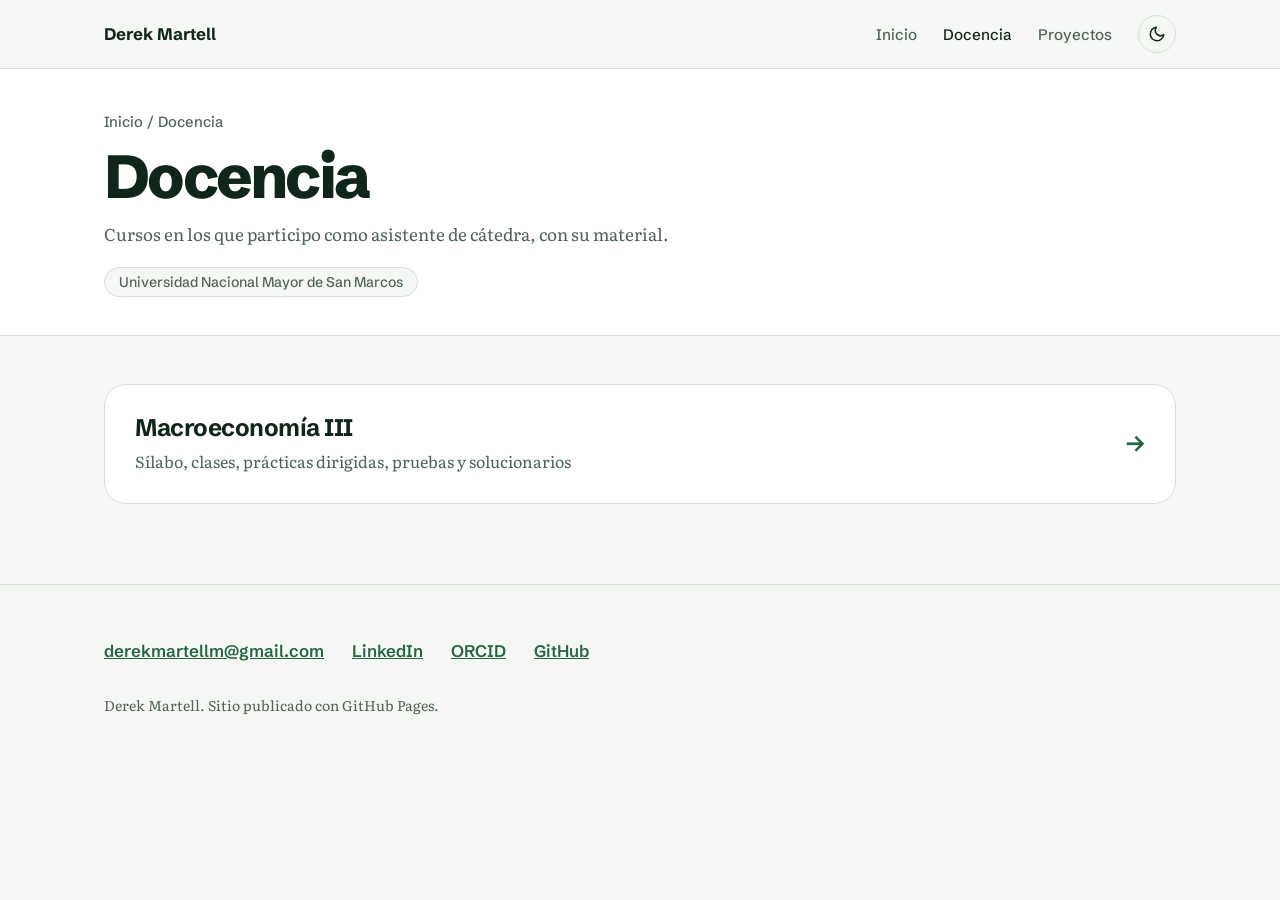
==== commit 14fd08dd: "Actualiza materiales de Macroeconomía III (automático)" ====
--- a/docencia.html
+++ b/docencia.html
@@ -1,15 +1,13 @@
 <!doctype html>
 <html lang="es" data-theme="light"><head><meta charset="utf-8"><meta name="viewport" content="width=device-width,initial-scale=1">
-<meta http-equiv="Content-Security-Policy" content="default-src 'self'; script-src 'self'; style-src 'self' https://fonts.googleapis.com; font-src https://fonts.gstatic.com; img-src 'self' data:; connect-src 'self'; object-src 'none'; base-uri 'self'; form-action 'none'">
-<meta name="referrer" content="strict-origin-when-cross-origin">
 <title>Docencia | Derek Martell</title>
 <meta name="description" content="Cursos y materiales de Derek Martell en la Universidad Nacional Mayor de San Marcos.">
 <link rel="canonical" href="https://derek-martell.github.io/docencia.html">
 <meta property="og:type" content="website"><meta property="og:locale" content="es_PE"><meta property="og:site_name" content="Derek Martell">
 <meta property="og:title" content="Docencia | Derek Martell"><meta property="og:description" content="Cursos y materiales de Derek Martell en la Universidad Nacional Mayor de San Marcos."><meta property="og:url" content="https://derek-martell.github.io/docencia.html">
 <meta property="og:image" content="https://derek-martell.github.io/og.png"><meta name="twitter:card" content="summary_large_image">
-<meta name="theme-color" content="#0f4c3a">
-<link rel="icon" href="data:image/svg+xml,%3Csvg xmlns='http://www.w3.org/2000/svg' viewBox='0 0 64 64'%3E%3Crect width='64' height='64' rx='14' fill='%230f4c3a'/%3E%3Ctext x='32' y='40' font-size='27' font-family='Georgia' font-weight='700' text-anchor='middle' fill='%23f3eee0'%3EDM%3C/text%3E%3Crect x='23' y='47' width='18' height='2.5' rx='1' fill='%23c9a24a'/%3E%3C/svg%3E">
+<meta name="theme-color" content="#25653f">
+<link rel="icon" href="data:image/svg+xml,%3Csvg xmlns='http://www.w3.org/2000/svg' viewBox='0 0 64 64'%3E%3Crect width='64' height='64' rx='14' fill='%2325653f'/%3E%3Ctext x='32' y='43' font-size='30' font-family='Georgia' font-weight='700' text-anchor='middle' fill='white'%3EDM%3C/text%3E%3C/svg%3E">
 <link rel="preconnect" href="https://fonts.googleapis.com"><link rel="preconnect" href="https://fonts.gstatic.com" crossorigin>
 <link href="https://fonts.googleapis.com/css2?family=Literata:ital,opsz,wght@0,7..72,400;0,7..72,600;1,7..72,400&family=Schibsted+Grotesk:wght@500;600;700;800&display=swap" rel="stylesheet">
 <link rel="stylesheet" href="landing.css"><link rel="stylesheet" href="curso.css"><script src="tema.js"></script></head><body>
@@ -44,9 +42,9 @@
 <footer><div class="wrap">
   <div class="contactos">
     <a href="mailto:derekmartellm@gmail.com">derekmartellm@gmail.com</a>
-    <a href="https://www.linkedin.com/in/derek-martell-a51205288/" rel="noopener noreferrer">LinkedIn</a>
-    <a href="https://orcid.org/0009-0001-7715-3801" rel="noopener noreferrer">ORCID</a>
-    <a href="https://github.com/derek-martell" rel="noopener noreferrer">GitHub</a>
+    <a href="https://www.linkedin.com/in/derek-martell-a51205288/">LinkedIn</a>
+    <a href="https://orcid.org/0009-0001-7715-3801">ORCID</a>
+    <a href="https://github.com/derek-martell">GitHub</a>
   </div>
   <p class="aviso">Derek Martell. Sitio publicado con GitHub Pages.</p>
 </div></footer>
--- a/landing.css
+++ b/landing.css
@@ -1,25 +1,19 @@
-/* Paleta editorial: esmeralda de bosque, pizarra grafito y un acento latón */
 :root{
-  --bg:#f6f7f4;--panel:#ffffff;--ink:#1b2420;--mute:#55615b;--line:#dde2dd;
-  --verde:#0f4c3a;--vivo:#1d7556;--suave:#e5eee8;--ambar:#9c6b16;--on:#ffffff;
-  --bosque:#0f4c3a;--bosque-hondo:#0a2f25;--crema:#f3eee0;--laton:#c9a24a;
-  --sombra:0 1px 2px rgba(27,36,32,.05),0 10px 28px rgba(27,36,32,.06);
-  --sombra-alta:0 2px 4px rgba(27,36,32,.06),0 18px 40px rgba(15,76,58,.12);
-  --suave-t:.2s cubic-bezier(.3,.7,.2,1);
+  --bg:#f4f7f3;--panel:#ffffff;--ink:#10261a;--mute:#4d6356;--line:#d6e0d8;
+  --verde:#25653f;--vivo:#35955c;--suave:#e2eee6;--ambar:#b8790f;--on:#ffffff;
+  --sombra:0 1px 2px rgba(16,38,26,.05),0 10px 28px rgba(16,38,26,.05);
   --display:"Schibsted Grotesk",system-ui,-apple-system,"Segoe UI",sans-serif;
   --texto:"Literata",Georgia,serif;
 }
 :root[data-theme="dark"]{
-  --bg:#0f1413;--panel:#171e1c;--ink:#e6ebe8;--mute:#9ba8a2;--line:#28332f;
-  --verde:#72cfa2;--vivo:#3fae80;--suave:#1a2f28;--ambar:#dcaa52;--on:#0f1413;
-  --bosque:#14463a;--bosque-hondo:#0b2520;--crema:#f1ecdd;--laton:#d6b05a;
+  --bg:#0c1811;--panel:#14271c;--ink:#e8f0ea;--mute:#a3b9aa;--line:#2a4534;
+  --verde:#7bd19d;--vivo:#4fae76;--suave:#1d3829;--ambar:#e2a33f;--on:#0c1811;
   --sombra:0 6px 26px rgba(0,0,0,.45);
-  --sombra-alta:0 10px 36px rgba(0,0,0,.55),0 0 0 1px rgba(114,207,162,.14);
 }
 *{box-sizing:border-box}
 html{scroll-behavior:smooth}
-body{margin:0;background:var(--bg);color:var(--ink);font:1.0625rem/1.7 var(--texto);transition:background .3s,color .3s}
-a{color:var(--verde);transition:color var(--suave-t),background-color var(--suave-t),border-color var(--suave-t)}
+body{margin:0;background:var(--bg);color:var(--ink);font:1.0625rem/1.7 var(--texto);transition:background .25s,color .25s}
+a{color:var(--verde)}
 :focus-visible{outline:3px solid var(--vivo);outline-offset:3px;border-radius:4px}
 .wrap{max-width:1120px;margin:0 auto;padding:0 24px}
 
@@ -41,14 +35,12 @@
 h1{font:800 clamp(3rem,7.4vw,5.6rem)/.95 var(--display);letter-spacing:-.045em;margin:0 0 28px}
 .entrada{font-size:1.2rem;max-width:32ch;color:var(--mute);margin:0 0 32px}
 .acciones{display:flex;flex-wrap:wrap;gap:12px}
-.boton{font:600 1rem var(--display);padding:13px 22px;border-radius:999px;text-decoration:none;border:2px solid var(--verde);transition:background-color var(--suave-t),border-color var(--suave-t),color var(--suave-t),transform var(--suave-t),box-shadow var(--suave-t)}
+.boton{font:600 1rem var(--display);padding:13px 22px;border-radius:999px;text-decoration:none;border:2px solid var(--verde)}
 .boton.lleno{background:var(--verde);color:var(--on)}
 .boton.borde{color:var(--verde)}
-.boton:hover{background:var(--vivo);border-color:var(--vivo);color:var(--on);transform:translateY(-1px);box-shadow:0 8px 20px rgba(15,76,58,.18)}
-.boton:active{transform:translateY(0);box-shadow:none}
+.boton:hover{background:var(--vivo);border-color:var(--vivo);color:var(--on)}
 
 /* Gráfico de Solow */
-figure.lamina{margin:0}
 .lamina{background:var(--panel);border:1px solid var(--line);border-radius:22px;padding:22px 22px 26px}
 .lamina svg{width:100%;height:auto;display:block;overflow:visible}
 .eje{stroke:var(--mute);stroke-width:1.5}
@@ -105,35 +97,14 @@
 dt{font:700 1.3rem var(--display);letter-spacing:-.02em}
 dd{margin:0;max-width:60ch}
 .yo{display:flex;gap:22px;align-items:center;margin-bottom:26px}
-
-/* Monograma DM con insignia académica */
-.sello{flex:none;display:flex;flex-direction:column;align-items:center;gap:12px}
-.monograma{position:relative;width:150px;height:192px;border-radius:24px;overflow:hidden;background:linear-gradient(158deg,var(--bosque) 0%,var(--bosque-hondo) 100%);box-shadow:inset 0 0 0 1px rgba(255,255,255,.06),0 12px 28px rgba(10,47,37,.22);transition:transform .3s cubic-bezier(.3,.7,.2,1),box-shadow .3s}
-.monograma svg{width:100%;height:100%;display:block}
-.perfil:hover .monograma{transform:translateY(-2px);box-shadow:inset 0 0 0 1px rgba(255,255,255,.08),0 18px 36px rgba(10,47,37,.3)}
-.dm-marco{fill:none;stroke:var(--crema);stroke-opacity:.22;stroke-width:1}
-.dm-letras{font:600 58px var(--texto);letter-spacing:-.02em;fill:var(--crema)}
-.dm-regla{stroke:var(--laton);stroke-width:1.5}
-.dm-eje{fill:none;stroke:var(--crema);stroke-opacity:.35;stroke-width:1}
-.dm-curva{fill:none;stroke:var(--laton);stroke-width:2;stroke-linecap:round;stroke-dasharray:1;stroke-dashoffset:1;animation:trazo 1.6s .3s cubic-bezier(.3,.7,.2,1) forwards}
-.dm-punto{fill:var(--laton);opacity:0;animation:aparece .4s 1.7s forwards}
-.dm-pie{font:600 8.5px var(--display);letter-spacing:.24em;fill:var(--crema);fill-opacity:.7}
-@keyframes aparece{to{opacity:1}}
-.insignia{display:inline-flex;align-items:center;gap:6px;white-space:nowrap;font:600 .74rem var(--display);letter-spacing:.02em;color:var(--verde);background:var(--suave);border:1px solid color-mix(in srgb,var(--verde) 22%,transparent);border-radius:99px;padding:4px 11px 4px 7px}
-.insignia svg{width:15px;height:15px;flex:none}
-.insignia .sello-f{fill:var(--verde)}
-.insignia .sello-c{fill:none;stroke:var(--panel);stroke-width:2;stroke-linecap:round;stroke-linejoin:round}
+.rostro{flex:none;width:150px;height:192px;border-radius:26px;overflow:hidden;background:var(--verde);color:var(--on);display:grid;place-items:center;font:800 2.4rem var(--display)}
+.rostro img{width:100%;height:100%;object-fit:cover;object-position:50% 49%;display:block}
 
 /* Pie */
 footer{border-top:1px solid var(--line);padding:56px 0 64px}
 footer .wrap{display:flex;flex-wrap:wrap;justify-content:space-between;gap:24px;align-items:end}
 footer h2{margin:0}
-.contactos{display:flex;flex-wrap:wrap;align-items:center;gap:8px 28px;font:600 1.05rem var(--display)}
-.correo{display:inline-flex;align-items:center;gap:10px}
-.copiar-correo{cursor:pointer;display:inline-flex;align-items:center;gap:6px;font:600 .82rem var(--display);color:var(--mute);background:transparent;border:1px solid var(--line);border-radius:99px;padding:4px 12px;transition:color var(--suave-t),border-color var(--suave-t),background-color var(--suave-t)}
-.copiar-correo svg{width:14px;height:14px}
-.copiar-correo:hover{color:var(--verde);border-color:var(--verde)}
-.copiar-correo.hecho{color:var(--on);background:var(--vivo);border-color:var(--vivo)}
+.contactos{display:flex;flex-wrap:wrap;gap:8px 28px;font:600 1.05rem var(--display)}
 .aviso{width:100%;color:var(--mute);font-size:.88rem;margin:8px 0 0}
 
 @media(max-width:860px){
@@ -143,17 +114,14 @@
   section.bloque{padding:52px 0}
 }
 @media(prefers-reduced-motion:reduce){
-  .dibuja .c-s,.dibuja .c-d,.dibuja .c-f,.dm-curva{animation:none;stroke-dasharray:none;stroke-dashoffset:0}
-  .dm-punto{animation:none;opacity:1}
+  .dibuja .c-s,.dibuja .c-d,.dibuja .c-f{animation:none;stroke-dasharray:none;stroke-dashoffset:0}
   html{scroll-behavior:auto}
-  .boton:hover,.tarjeta-proyecto:hover,.perfil:hover .monograma{transform:none}
 }
 
 /* Accesibilidad */
 .saltar{position:absolute;left:16px;top:-64px;z-index:20;background:var(--verde);color:var(--on);padding:10px 18px;border-radius:0 0 10px 10px;font:600 .95rem var(--display);text-decoration:none}
-.saltar:focus{top:0;color:var(--on)}
+.saltar:focus{top:0}
 #principal:focus{outline:none}
-.solo-lector{position:absolute;width:1px;height:1px;margin:-1px;padding:0;overflow:hidden;clip:rect(0 0 0 0);white-space:nowrap;border:0}
 
 /* Perfil junto a la portada */
 .perfil{background:var(--panel);border:1px solid var(--line);border-radius:22px;padding:28px;display:flex;gap:26px;align-items:center}
@@ -162,7 +130,7 @@
 ul.datos li:last-child{border:0}
 #muestra .lamina{max-width:660px}
 .hueco{grid-column:1/-1}
-@media(max-width:560px){.perfil{flex-direction:column;align-items:flex-start}.sello{flex-direction:row;gap:16px}}
+@media(max-width:560px){.perfil{flex-direction:column;align-items:flex-start}}
 
 /* Proyectos */
 .enlaces{display:flex;flex-wrap:wrap;gap:6px 24px;margin-top:12px;font:600 .98rem var(--display)}
@@ -172,8 +140,8 @@
 
 /* Proyectos en tarjetas */
 .grid-proyectos{display:grid;grid-template-columns:repeat(auto-fit,minmax(320px,1fr));gap:22px;margin-top:28px}
-.tarjeta-proyecto{background:var(--panel);border:1px solid var(--line);border-radius:22px;padding:28px;display:flex;flex-direction:column;box-shadow:var(--sombra);transition:transform .28s cubic-bezier(.3,.7,.2,1),border-color .28s,box-shadow .28s}
-.tarjeta-proyecto:hover,.tarjeta-proyecto:focus-within{transform:translateY(-4px);border-color:color-mix(in srgb,var(--verde) 45%,var(--line));box-shadow:var(--sombra-alta)}
+.tarjeta-proyecto{background:var(--panel);border:1px solid var(--line);border-radius:22px;padding:28px;display:flex;flex-direction:column;box-shadow:var(--sombra);transition:transform .18s,border-color .18s}
+.tarjeta-proyecto:hover{transform:translateY(-2px);border-color:var(--verde)}
 .tarjeta-proyecto .tags{display:flex;flex-wrap:wrap;gap:8px;margin-bottom:16px}
 .tag{font:600 .82rem var(--display);background:var(--suave);color:var(--verde);padding:4px 12px;border-radius:99px}
 .tarjeta-proyecto h3{font:700 1.35rem/1.2 var(--display);letter-spacing:-.02em;margin:0 0 12px}
@@ -184,8 +152,6 @@
 
 /* Atajos del gráfico */
 .atajos{display:flex;flex-wrap:wrap;gap:8px;margin-top:16px}
-.atajos button{cursor:pointer;font:600 .9rem var(--display);color:var(--ink);background:transparent;border:1.5px solid var(--line);border-radius:99px;padding:6px 15px;touch-action:manipulation;transition:background-color var(--suave-t),border-color var(--suave-t),color var(--suave-t),transform .12s}
+.atajos button{cursor:pointer;font:600 .9rem var(--display);color:var(--ink);background:transparent;border:1.5px solid var(--line);border-radius:99px;padding:6px 15px}
 .atajos button:hover{border-color:var(--verde)}
-.atajos button:active{transform:scale(.97)}
-input[type=range]{touch-action:pan-y;cursor:pointer}
 .atajos button.on{background:var(--verde);border-color:var(--verde);color:var(--on)}
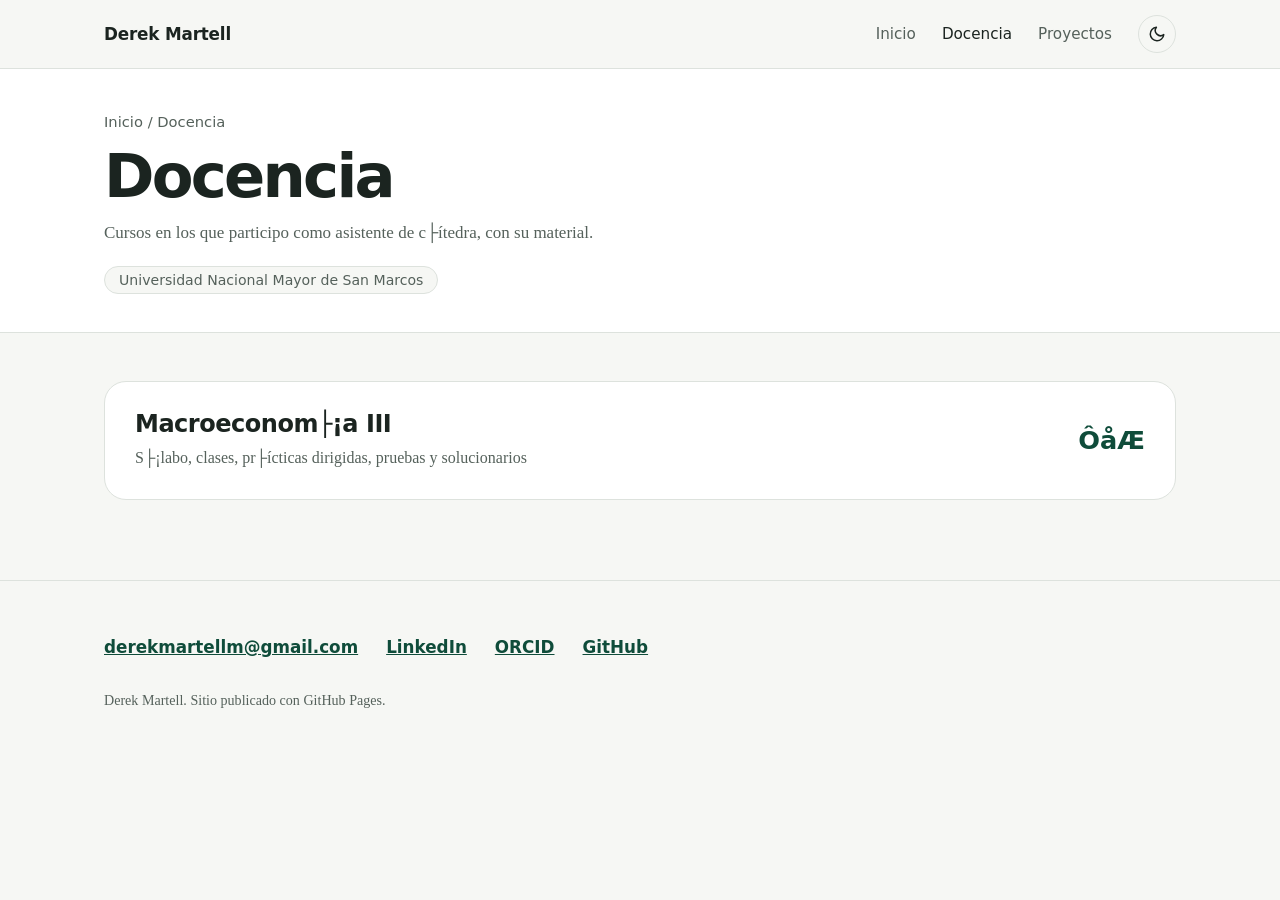
==== commit c6af610e: "Actualiza materiales de Macroeconomía III (automático)" ====
--- a/docencia.html
+++ b/docencia.html
@@ -1,13 +1,15 @@
-<!doctype html>
+﻿<!doctype html>
 <html lang="es" data-theme="light"><head><meta charset="utf-8"><meta name="viewport" content="width=device-width,initial-scale=1">
+<meta http-equiv="Content-Security-Policy" content="default-src 'self'; script-src 'self'; style-src 'self' https://fonts.googleapis.com; font-src https://fonts.gstatic.com; img-src 'self' data:; connect-src 'self'; object-src 'none'; base-uri 'self'; form-action 'none'">
+<meta name="referrer" content="strict-origin-when-cross-origin">
 <title>Docencia | Derek Martell</title>
 <meta name="description" content="Cursos y materiales de Derek Martell en la Universidad Nacional Mayor de San Marcos.">
 <link rel="canonical" href="https://derek-martell.github.io/docencia.html">
 <meta property="og:type" content="website"><meta property="og:locale" content="es_PE"><meta property="og:site_name" content="Derek Martell">
 <meta property="og:title" content="Docencia | Derek Martell"><meta property="og:description" content="Cursos y materiales de Derek Martell en la Universidad Nacional Mayor de San Marcos."><meta property="og:url" content="https://derek-martell.github.io/docencia.html">
 <meta property="og:image" content="https://derek-martell.github.io/og.png"><meta name="twitter:card" content="summary_large_image">
-<meta name="theme-color" content="#25653f">
-<link rel="icon" href="data:image/svg+xml,%3Csvg xmlns='http://www.w3.org/2000/svg' viewBox='0 0 64 64'%3E%3Crect width='64' height='64' rx='14' fill='%2325653f'/%3E%3Ctext x='32' y='43' font-size='30' font-family='Georgia' font-weight='700' text-anchor='middle' fill='white'%3EDM%3C/text%3E%3C/svg%3E">
+<meta name="theme-color" content="#0f4c3a">
+<link rel="icon" href="data:image/svg+xml,%3Csvg xmlns='http://www.w3.org/2000/svg' viewBox='0 0 64 64'%3E%3Crect width='64' height='64' rx='14' fill='%230f4c3a'/%3E%3Ctext x='32' y='40' font-size='27' font-family='Georgia' font-weight='700' text-anchor='middle' fill='%23f3eee0'%3EDM%3C/text%3E%3Crect x='23' y='47' width='18' height='2.5' rx='1' fill='%23c9a24a'/%3E%3C/svg%3E">
 <link rel="preconnect" href="https://fonts.googleapis.com"><link rel="preconnect" href="https://fonts.gstatic.com" crossorigin>
 <link href="https://fonts.googleapis.com/css2?family=Literata:ital,opsz,wght@0,7..72,400;0,7..72,600;1,7..72,400&family=Schibsted+Grotesk:wght@500;600;700;800&display=swap" rel="stylesheet">
 <link rel="stylesheet" href="landing.css"><link rel="stylesheet" href="curso.css"><script src="tema.js"></script></head><body>
@@ -29,22 +31,22 @@
 <section class="cabecera"><div class="wrap">
   <div class="migas"><a href="index.html">Inicio</a> / Docencia</div>
   <h1>Docencia</h1>
-  <p class="sec-sub">Cursos en los que participo como asistente de cátedra, con su material.</p>
+  <p class="sec-sub">Cursos en los que participo como asistente de c├ítedra, con su material.</p>
   <div class="chips"><span class="chip">Universidad Nacional Mayor de San Marcos</span></div>
 </div></section>
 
 <main id="principal" class="interior" tabindex="-1"><div class="wrap">
   <a class="curso-grande" href="macro3.html">
-    <div><h3>Macroeconomía III</h3><p>Sílabo, clases, prácticas dirigidas, pruebas y solucionarios</p></div><span class="fl" aria-hidden="true">→</span>
+    <div><h3>Macroeconom├¡a III</h3><p>S├¡labo, clases, pr├ícticas dirigidas, pruebas y solucionarios</p></div><span class="fl" aria-hidden="true">ÔåÆ</span>
   </a>
 </div></main>
 
 <footer><div class="wrap">
   <div class="contactos">
     <a href="mailto:derekmartellm@gmail.com">derekmartellm@gmail.com</a>
-    <a href="https://www.linkedin.com/in/derek-martell-a51205288/">LinkedIn</a>
-    <a href="https://orcid.org/0009-0001-7715-3801">ORCID</a>
-    <a href="https://github.com/derek-martell">GitHub</a>
+    <a href="https://www.linkedin.com/in/derek-martell-a51205288/" rel="noopener noreferrer">LinkedIn</a>
+    <a href="https://orcid.org/0009-0001-7715-3801" rel="noopener noreferrer">ORCID</a>
+    <a href="https://github.com/derek-martell" rel="noopener noreferrer">GitHub</a>
   </div>
   <p class="aviso">Derek Martell. Sitio publicado con GitHub Pages.</p>
 </div></footer>
--- a/landing.css
+++ b/landing.css
@@ -1,19 +1,25 @@
+﻿/* Paleta editorial: esmeralda de bosque, pizarra grafito y un acento lat├│n */
 :root{
-  --bg:#f4f7f3;--panel:#ffffff;--ink:#10261a;--mute:#4d6356;--line:#d6e0d8;
-  --verde:#25653f;--vivo:#35955c;--suave:#e2eee6;--ambar:#b8790f;--on:#ffffff;
-  --sombra:0 1px 2px rgba(16,38,26,.05),0 10px 28px rgba(16,38,26,.05);
+  --bg:#f6f7f4;--panel:#ffffff;--ink:#1b2420;--mute:#55615b;--line:#dde2dd;
+  --verde:#0f4c3a;--vivo:#1d7556;--suave:#e5eee8;--ambar:#9c6b16;--on:#ffffff;
+  --bosque:#0f4c3a;--bosque-hondo:#0a2f25;--crema:#f3eee0;--laton:#c9a24a;
+  --sombra:0 1px 2px rgba(27,36,32,.05),0 10px 28px rgba(27,36,32,.06);
+  --sombra-alta:0 2px 4px rgba(27,36,32,.06),0 18px 40px rgba(15,76,58,.12);
+  --suave-t:.2s cubic-bezier(.3,.7,.2,1);
   --display:"Schibsted Grotesk",system-ui,-apple-system,"Segoe UI",sans-serif;
   --texto:"Literata",Georgia,serif;
 }
 :root[data-theme="dark"]{
-  --bg:#0c1811;--panel:#14271c;--ink:#e8f0ea;--mute:#a3b9aa;--line:#2a4534;
-  --verde:#7bd19d;--vivo:#4fae76;--suave:#1d3829;--ambar:#e2a33f;--on:#0c1811;
+  --bg:#0f1413;--panel:#171e1c;--ink:#e6ebe8;--mute:#9ba8a2;--line:#28332f;
+  --verde:#72cfa2;--vivo:#3fae80;--suave:#1a2f28;--ambar:#dcaa52;--on:#0f1413;
+  --bosque:#14463a;--bosque-hondo:#0b2520;--crema:#f1ecdd;--laton:#d6b05a;
   --sombra:0 6px 26px rgba(0,0,0,.45);
+  --sombra-alta:0 10px 36px rgba(0,0,0,.55),0 0 0 1px rgba(114,207,162,.14);
 }
 *{box-sizing:border-box}
 html{scroll-behavior:smooth}
-body{margin:0;background:var(--bg);color:var(--ink);font:1.0625rem/1.7 var(--texto);transition:background .25s,color .25s}
-a{color:var(--verde)}
+body{margin:0;background:var(--bg);color:var(--ink);font:1.0625rem/1.7 var(--texto);transition:background .3s,color .3s}
+a{color:var(--verde);transition:color var(--suave-t),background-color var(--suave-t),border-color var(--suave-t)}
 :focus-visible{outline:3px solid var(--vivo);outline-offset:3px;border-radius:4px}
 .wrap{max-width:1120px;margin:0 auto;padding:0 24px}
 
@@ -35,12 +41,14 @@
 h1{font:800 clamp(3rem,7.4vw,5.6rem)/.95 var(--display);letter-spacing:-.045em;margin:0 0 28px}
 .entrada{font-size:1.2rem;max-width:32ch;color:var(--mute);margin:0 0 32px}
 .acciones{display:flex;flex-wrap:wrap;gap:12px}
-.boton{font:600 1rem var(--display);padding:13px 22px;border-radius:999px;text-decoration:none;border:2px solid var(--verde)}
+.boton{font:600 1rem var(--display);padding:13px 22px;border-radius:999px;text-decoration:none;border:2px solid var(--verde);transition:background-color var(--suave-t),border-color var(--suave-t),color var(--suave-t),transform var(--suave-t),box-shadow var(--suave-t)}
 .boton.lleno{background:var(--verde);color:var(--on)}
 .boton.borde{color:var(--verde)}
-.boton:hover{background:var(--vivo);border-color:var(--vivo);color:var(--on)}
+.boton:hover{background:var(--vivo);border-color:var(--vivo);color:var(--on);transform:translateY(-1px);box-shadow:0 8px 20px rgba(15,76,58,.18)}
+.boton:active{transform:translateY(0);box-shadow:none}
 
-/* Gráfico de Solow */
+/* Gr├ífico de Solow */
+figure.lamina{margin:0}
 .lamina{background:var(--panel);border:1px solid var(--line);border-radius:22px;padding:22px 22px 26px}
 .lamina svg{width:100%;height:auto;display:block;overflow:visible}
 .eje{stroke:var(--mute);stroke-width:1.5}
@@ -73,7 +81,7 @@
 h2{font:700 clamp(1.7rem,3.4vw,2.4rem)/1.1 var(--display);letter-spacing:-.03em;margin:0 0 8px}
 .sub{color:var(--mute);margin:0 0 32px;max-width:52ch}
 
-/* Lo último del curso */
+/* Lo ├║ltimo del curso */
 .curso{display:grid;grid-template-columns:minmax(0,7fr) minmax(0,4fr);gap:56px;align-items:start}
 ul.ultimo{list-style:none;margin:0;padding:0}
 ul.ultimo li{display:grid;grid-template-columns:1fr auto;gap:4px 16px;padding:16px 0;border-bottom:1px solid var(--line)}
@@ -90,21 +98,42 @@
 #clase-hor{white-space:pre-line}
 .clase strong{font-family:var(--display)}
 
-/* Qué hago */
+/* Qu├® hago */
 dl.filas{margin:0}
 .fila{display:grid;grid-template-columns:minmax(0,3fr) minmax(0,8fr);gap:40px;padding:28px 0;border-bottom:1px solid var(--line)}
 .fila:first-child{border-top:1px solid var(--line)}
 dt{font:700 1.3rem var(--display);letter-spacing:-.02em}
 dd{margin:0;max-width:60ch}
 .yo{display:flex;gap:22px;align-items:center;margin-bottom:26px}
-.rostro{flex:none;width:150px;height:192px;border-radius:26px;overflow:hidden;background:var(--verde);color:var(--on);display:grid;place-items:center;font:800 2.4rem var(--display)}
-.rostro img{width:100%;height:100%;object-fit:cover;object-position:50% 49%;display:block}
+
+/* Monograma DM con insignia acad├®mica */
+.sello{flex:none;display:flex;flex-direction:column;align-items:center;gap:12px}
+.monograma{position:relative;width:150px;height:192px;border-radius:24px;overflow:hidden;background:linear-gradient(158deg,var(--bosque) 0%,var(--bosque-hondo) 100%);box-shadow:inset 0 0 0 1px rgba(255,255,255,.06),0 12px 28px rgba(10,47,37,.22);transition:transform .3s cubic-bezier(.3,.7,.2,1),box-shadow .3s}
+.monograma svg{width:100%;height:100%;display:block}
+.perfil:hover .monograma{transform:translateY(-2px);box-shadow:inset 0 0 0 1px rgba(255,255,255,.08),0 18px 36px rgba(10,47,37,.3)}
+.dm-marco{fill:none;stroke:var(--crema);stroke-opacity:.22;stroke-width:1}
+.dm-letras{font:600 58px var(--texto);letter-spacing:-.02em;fill:var(--crema)}
+.dm-regla{stroke:var(--laton);stroke-width:1.5}
+.dm-eje{fill:none;stroke:var(--crema);stroke-opacity:.35;stroke-width:1}
+.dm-curva{fill:none;stroke:var(--laton);stroke-width:2;stroke-linecap:round;stroke-dasharray:1;stroke-dashoffset:1;animation:trazo 1.6s .3s cubic-bezier(.3,.7,.2,1) forwards}
+.dm-punto{fill:var(--laton);opacity:0;animation:aparece .4s 1.7s forwards}
+.dm-pie{font:600 8.5px var(--display);letter-spacing:.24em;fill:var(--crema);fill-opacity:.7}
+@keyframes aparece{to{opacity:1}}
+.insignia{display:inline-flex;align-items:center;gap:6px;white-space:nowrap;font:600 .74rem var(--display);letter-spacing:.02em;color:var(--verde);background:var(--suave);border:1px solid color-mix(in srgb,var(--verde) 22%,transparent);border-radius:99px;padding:4px 11px 4px 7px}
+.insignia svg{width:15px;height:15px;flex:none}
+.insignia .sello-f{fill:var(--verde)}
+.insignia .sello-c{fill:none;stroke:var(--panel);stroke-width:2;stroke-linecap:round;stroke-linejoin:round}
 
 /* Pie */
 footer{border-top:1px solid var(--line);padding:56px 0 64px}
 footer .wrap{display:flex;flex-wrap:wrap;justify-content:space-between;gap:24px;align-items:end}
 footer h2{margin:0}
-.contactos{display:flex;flex-wrap:wrap;gap:8px 28px;font:600 1.05rem var(--display)}
+.contactos{display:flex;flex-wrap:wrap;align-items:center;gap:8px 28px;font:600 1.05rem var(--display)}
+.correo{display:inline-flex;align-items:center;gap:10px}
+.copiar-correo{cursor:pointer;display:inline-flex;align-items:center;gap:6px;font:600 .82rem var(--display);color:var(--mute);background:transparent;border:1px solid var(--line);border-radius:99px;padding:4px 12px;transition:color var(--suave-t),border-color var(--suave-t),background-color var(--suave-t)}
+.copiar-correo svg{width:14px;height:14px}
+.copiar-correo:hover{color:var(--verde);border-color:var(--verde)}
+.copiar-correo.hecho{color:var(--on);background:var(--vivo);border-color:var(--vivo)}
 .aviso{width:100%;color:var(--mute);font-size:.88rem;margin:8px 0 0}
 
 @media(max-width:860px){
@@ -114,14 +143,17 @@
   section.bloque{padding:52px 0}
 }
 @media(prefers-reduced-motion:reduce){
-  .dibuja .c-s,.dibuja .c-d,.dibuja .c-f{animation:none;stroke-dasharray:none;stroke-dashoffset:0}
+  .dibuja .c-s,.dibuja .c-d,.dibuja .c-f,.dm-curva{animation:none;stroke-dasharray:none;stroke-dashoffset:0}
+  .dm-punto{animation:none;opacity:1}
   html{scroll-behavior:auto}
+  .boton:hover,.tarjeta-proyecto:hover,.perfil:hover .monograma{transform:none}
 }
 
 /* Accesibilidad */
 .saltar{position:absolute;left:16px;top:-64px;z-index:20;background:var(--verde);color:var(--on);padding:10px 18px;border-radius:0 0 10px 10px;font:600 .95rem var(--display);text-decoration:none}
-.saltar:focus{top:0}
+.saltar:focus{top:0;color:var(--on)}
 #principal:focus{outline:none}
+.solo-lector{position:absolute;width:1px;height:1px;margin:-1px;padding:0;overflow:hidden;clip:rect(0 0 0 0);white-space:nowrap;border:0}
 
 /* Perfil junto a la portada */
 .perfil{background:var(--panel);border:1px solid var(--line);border-radius:22px;padding:28px;display:flex;gap:26px;align-items:center}
@@ -130,18 +162,18 @@
 ul.datos li:last-child{border:0}
 #muestra .lamina{max-width:660px}
 .hueco{grid-column:1/-1}
-@media(max-width:560px){.perfil{flex-direction:column;align-items:flex-start}}
+@media(max-width:560px){.perfil{flex-direction:column;align-items:flex-start}.sello{flex-direction:row;gap:16px}}
 
 /* Proyectos */
 .enlaces{display:flex;flex-wrap:wrap;gap:6px 24px;margin-top:12px;font:600 .98rem var(--display)}
 
-/* Sombras de elevación (más marcadas en modo oscuro) */
+/* Sombras de elevaci├│n (m├ís marcadas en modo oscuro) */
 .lamina,.perfil{box-shadow:var(--sombra)}
 
 /* Proyectos en tarjetas */
 .grid-proyectos{display:grid;grid-template-columns:repeat(auto-fit,minmax(320px,1fr));gap:22px;margin-top:28px}
-.tarjeta-proyecto{background:var(--panel);border:1px solid var(--line);border-radius:22px;padding:28px;display:flex;flex-direction:column;box-shadow:var(--sombra);transition:transform .18s,border-color .18s}
-.tarjeta-proyecto:hover{transform:translateY(-2px);border-color:var(--verde)}
+.tarjeta-proyecto{background:var(--panel);border:1px solid var(--line);border-radius:22px;padding:28px;display:flex;flex-direction:column;box-shadow:var(--sombra);transition:transform .28s cubic-bezier(.3,.7,.2,1),border-color .28s,box-shadow .28s}
+.tarjeta-proyecto:hover,.tarjeta-proyecto:focus-within{transform:translateY(-4px);border-color:color-mix(in srgb,var(--verde) 45%,var(--line));box-shadow:var(--sombra-alta)}
 .tarjeta-proyecto .tags{display:flex;flex-wrap:wrap;gap:8px;margin-bottom:16px}
 .tag{font:600 .82rem var(--display);background:var(--suave);color:var(--verde);padding:4px 12px;border-radius:99px}
 .tarjeta-proyecto h3{font:700 1.35rem/1.2 var(--display);letter-spacing:-.02em;margin:0 0 12px}
@@ -150,8 +182,10 @@
 .btn-link{font:600 .95rem var(--display);border:1.5px solid var(--verde);color:var(--verde);border-radius:99px;padding:8px 16px;text-decoration:none}
 .btn-link:hover{background:var(--suave)}
 
-/* Atajos del gráfico */
+/* Atajos del gr├ífico */
 .atajos{display:flex;flex-wrap:wrap;gap:8px;margin-top:16px}
-.atajos button{cursor:pointer;font:600 .9rem var(--display);color:var(--ink);background:transparent;border:1.5px solid var(--line);border-radius:99px;padding:6px 15px}
+.atajos button{cursor:pointer;font:600 .9rem var(--display);color:var(--ink);background:transparent;border:1.5px solid var(--line);border-radius:99px;padding:6px 15px;touch-action:manipulation;transition:background-color var(--suave-t),border-color var(--suave-t),color var(--suave-t),transform .12s}
 .atajos button:hover{border-color:var(--verde)}
+.atajos button:active{transform:scale(.97)}
+input[type=range]{touch-action:pan-y;cursor:pointer}
 .atajos button.on{background:var(--verde);border-color:var(--verde);color:var(--on)}
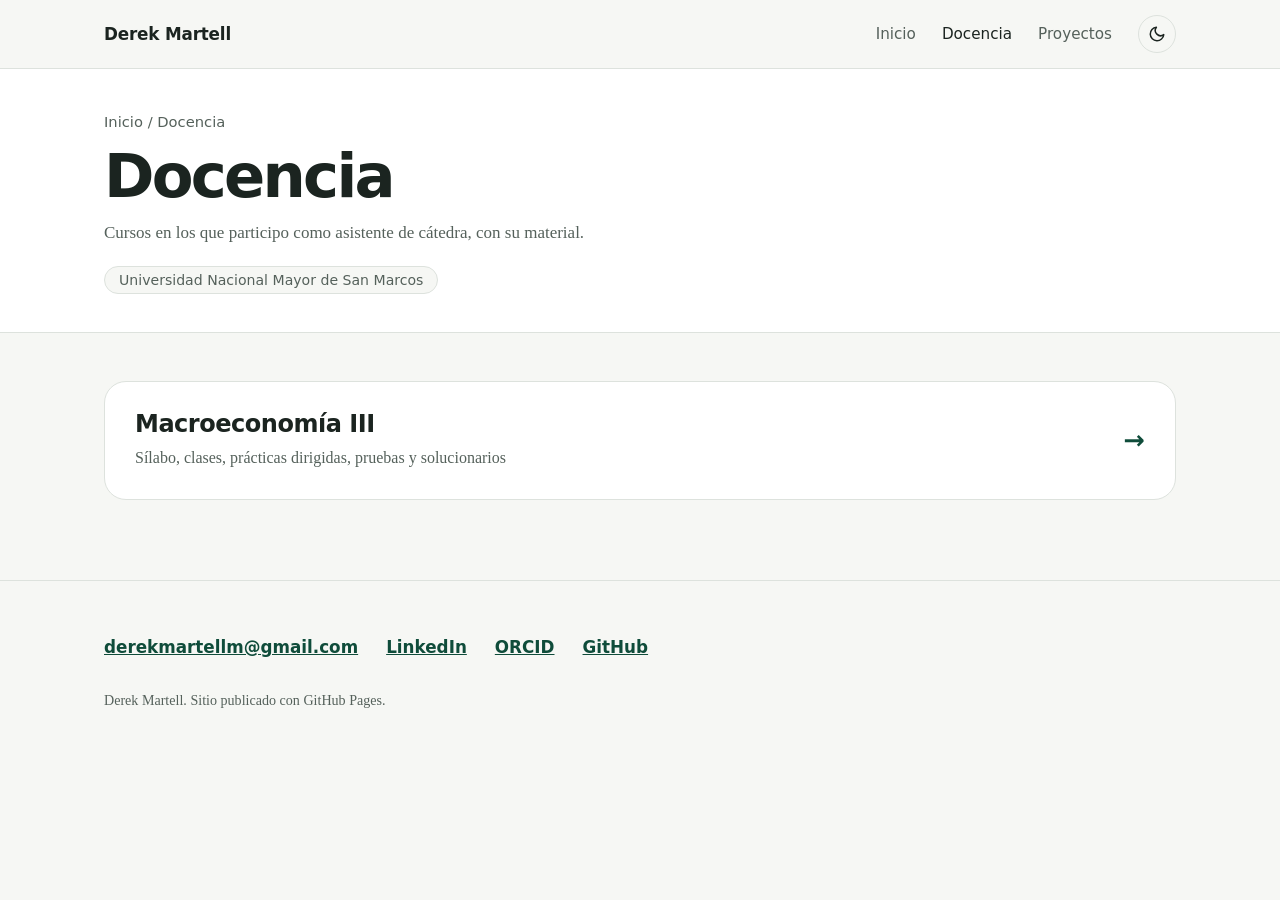
==== commit c3d8eec0: "Actualiza materiales de Macroeconomía III (automático)" ====
--- a/docencia.html
+++ b/docencia.html
@@ -1,4 +1,4 @@
-﻿<!doctype html>
+<!doctype html>
 <html lang="es" data-theme="light"><head><meta charset="utf-8"><meta name="viewport" content="width=device-width,initial-scale=1">
 <meta http-equiv="Content-Security-Policy" content="default-src 'self'; script-src 'self'; style-src 'self' https://fonts.googleapis.com; font-src https://fonts.gstatic.com; img-src 'self' data:; connect-src 'self'; object-src 'none'; base-uri 'self'; form-action 'none'">
 <meta name="referrer" content="strict-origin-when-cross-origin">
@@ -31,13 +31,13 @@
 <section class="cabecera"><div class="wrap">
   <div class="migas"><a href="index.html">Inicio</a> / Docencia</div>
   <h1>Docencia</h1>
-  <p class="sec-sub">Cursos en los que participo como asistente de c├ítedra, con su material.</p>
+  <p class="sec-sub">Cursos en los que participo como asistente de cátedra, con su material.</p>
   <div class="chips"><span class="chip">Universidad Nacional Mayor de San Marcos</span></div>
 </div></section>
 
 <main id="principal" class="interior" tabindex="-1"><div class="wrap">
   <a class="curso-grande" href="macro3.html">
-    <div><h3>Macroeconom├¡a III</h3><p>S├¡labo, clases, pr├ícticas dirigidas, pruebas y solucionarios</p></div><span class="fl" aria-hidden="true">ÔåÆ</span>
+    <div><h3>Macroeconomía III</h3><p>Sílabo, clases, prácticas dirigidas, pruebas y solucionarios</p></div><span class="fl" aria-hidden="true">→</span>
   </a>
 </div></main>
 
--- a/landing.css
+++ b/landing.css
@@ -1,4 +1,4 @@
-﻿/* Paleta editorial: esmeralda de bosque, pizarra grafito y un acento lat├│n */
+/* Paleta editorial: esmeralda de bosque, pizarra grafito y un acento latón */
 :root{
   --bg:#f6f7f4;--panel:#ffffff;--ink:#1b2420;--mute:#55615b;--line:#dde2dd;
   --verde:#0f4c3a;--vivo:#1d7556;--suave:#e5eee8;--ambar:#9c6b16;--on:#ffffff;
@@ -47,7 +47,7 @@
 .boton:hover{background:var(--vivo);border-color:var(--vivo);color:var(--on);transform:translateY(-1px);box-shadow:0 8px 20px rgba(15,76,58,.18)}
 .boton:active{transform:translateY(0);box-shadow:none}
 
-/* Gr├ífico de Solow */
+/* Gráfico de Solow */
 figure.lamina{margin:0}
 .lamina{background:var(--panel);border:1px solid var(--line);border-radius:22px;padding:22px 22px 26px}
 .lamina svg{width:100%;height:auto;display:block;overflow:visible}
@@ -81,7 +81,7 @@
 h2{font:700 clamp(1.7rem,3.4vw,2.4rem)/1.1 var(--display);letter-spacing:-.03em;margin:0 0 8px}
 .sub{color:var(--mute);margin:0 0 32px;max-width:52ch}
 
-/* Lo ├║ltimo del curso */
+/* Lo último del curso */
 .curso{display:grid;grid-template-columns:minmax(0,7fr) minmax(0,4fr);gap:56px;align-items:start}
 ul.ultimo{list-style:none;margin:0;padding:0}
 ul.ultimo li{display:grid;grid-template-columns:1fr auto;gap:4px 16px;padding:16px 0;border-bottom:1px solid var(--line)}
@@ -98,7 +98,7 @@
 #clase-hor{white-space:pre-line}
 .clase strong{font-family:var(--display)}
 
-/* Qu├® hago */
+/* Qué hago */
 dl.filas{margin:0}
 .fila{display:grid;grid-template-columns:minmax(0,3fr) minmax(0,8fr);gap:40px;padding:28px 0;border-bottom:1px solid var(--line)}
 .fila:first-child{border-top:1px solid var(--line)}
@@ -106,7 +106,7 @@
 dd{margin:0;max-width:60ch}
 .yo{display:flex;gap:22px;align-items:center;margin-bottom:26px}
 
-/* Monograma DM con insignia acad├®mica */
+/* Monograma DM con insignia académica */
 .sello{flex:none;display:flex;flex-direction:column;align-items:center;gap:12px}
 .monograma{position:relative;width:150px;height:192px;border-radius:24px;overflow:hidden;background:linear-gradient(158deg,var(--bosque) 0%,var(--bosque-hondo) 100%);box-shadow:inset 0 0 0 1px rgba(255,255,255,.06),0 12px 28px rgba(10,47,37,.22);transition:transform .3s cubic-bezier(.3,.7,.2,1),box-shadow .3s}
 .monograma svg{width:100%;height:100%;display:block}
@@ -167,7 +167,7 @@
 /* Proyectos */
 .enlaces{display:flex;flex-wrap:wrap;gap:6px 24px;margin-top:12px;font:600 .98rem var(--display)}
 
-/* Sombras de elevaci├│n (m├ís marcadas en modo oscuro) */
+/* Sombras de elevación (más marcadas en modo oscuro) */
 .lamina,.perfil{box-shadow:var(--sombra)}
 
 /* Proyectos en tarjetas */
@@ -182,7 +182,7 @@
 .btn-link{font:600 .95rem var(--display);border:1.5px solid var(--verde);color:var(--verde);border-radius:99px;padding:8px 16px;text-decoration:none}
 .btn-link:hover{background:var(--suave)}
 
-/* Atajos del gr├ífico */
+/* Atajos del gráfico */
 .atajos{display:flex;flex-wrap:wrap;gap:8px;margin-top:16px}
 .atajos button{cursor:pointer;font:600 .9rem var(--display);color:var(--ink);background:transparent;border:1.5px solid var(--line);border-radius:99px;padding:6px 15px;touch-action:manipulation;transition:background-color var(--suave-t),border-color var(--suave-t),color var(--suave-t),transform .12s}
 .atajos button:hover{border-color:var(--verde)}
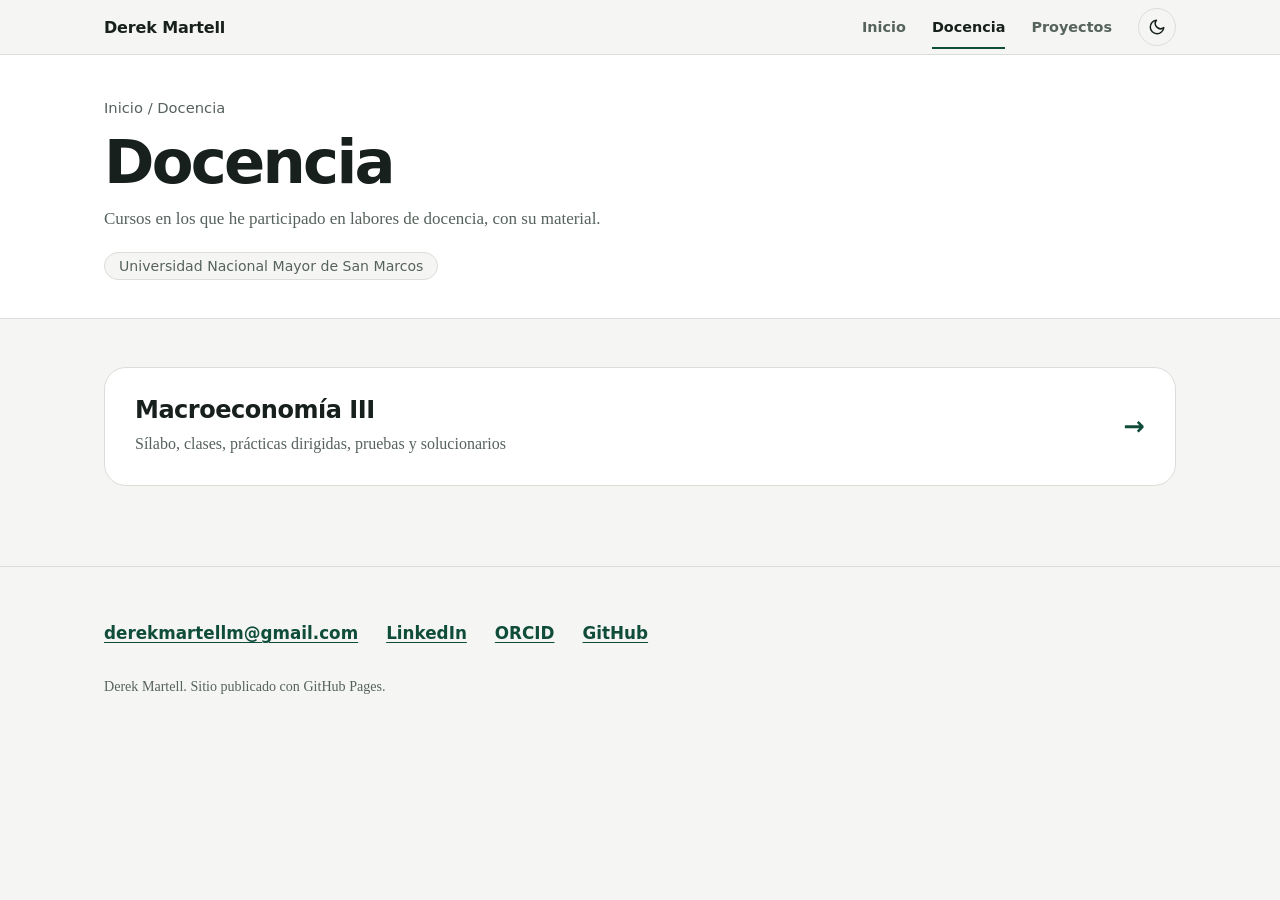
==== commit fcf860d9: "Rediseña sitio personal y añade página de proyectos" ====
--- a/docencia.html
+++ b/docencia.html
@@ -16,11 +16,11 @@
 <a class="saltar" href="#principal">Saltar al contenido</a>
 
 <header class="barra"><div class="wrap">
-  <a class="nombre" href="index.html">Derek Martell</a>
+  <a class="nombre" href="index.html"><span class="monograma" aria-hidden="true">DM</span><span class="nombre-texto">Derek Martell</span></a>
   <nav aria-label="Principal">
     <a href="index.html">Inicio</a>
     <a href="docencia.html" aria-current="page">Docencia</a>
-    <a href="index.html#proyectos">Proyectos</a>
+    <a href="proyectos.html">Proyectos</a>
     <button id="tema" type="button" title="Cambiar entre claro y oscuro" aria-label="Cambiar a modo oscuro">
       <svg class="luna" viewBox="0 0 24 24" fill="none" stroke="currentColor" stroke-width="2" stroke-linecap="round" stroke-linejoin="round" aria-hidden="true"><path d="M21 12.8A9 9 0 1 1 11.2 3a7 7 0 0 0 9.8 9.8z"/></svg>
       <svg class="sol" viewBox="0 0 24 24" fill="none" stroke="currentColor" stroke-width="2" stroke-linecap="round" aria-hidden="true"><circle cx="12" cy="12" r="4"/><path d="M12 2v2M12 20v2M4.9 4.9l1.4 1.4M17.7 17.7l1.4 1.4M2 12h2M20 12h2M4.9 19.1l1.4-1.4M17.7 6.3l1.4-1.4"/></svg>
@@ -31,7 +31,7 @@
 <section class="cabecera"><div class="wrap">
   <div class="migas"><a href="index.html">Inicio</a> / Docencia</div>
   <h1>Docencia</h1>
-  <p class="sec-sub">Cursos en los que participo como asistente de cátedra, con su material.</p>
+  <p class="sec-sub">Cursos en los que he participado en labores de docencia, con su material.</p>
   <div class="chips"><span class="chip">Universidad Nacional Mayor de San Marcos</span></div>
 </div></section>
 
--- a/landing.css
+++ b/landing.css
@@ -1,128 +1,163 @@
-/* Paleta editorial: esmeralda de bosque, pizarra grafito y un acento latón */
+/* Paleta: verde de bosque sobre papel frío; el ámbar solo aparece en datos */
 :root{
-  --bg:#f6f7f4;--panel:#ffffff;--ink:#1b2420;--mute:#55615b;--line:#dde2dd;
+  --bg:#f5f6f3;--panel:#ffffff;--ink:#17201c;--mute:#56625c;--line:#d9ded9;
   --verde:#0f4c3a;--vivo:#1d7556;--suave:#e5eee8;--ambar:#9c6b16;--on:#ffffff;
-  --bosque:#0f4c3a;--bosque-hondo:#0a2f25;--crema:#f3eee0;--laton:#c9a24a;
-  --sombra:0 1px 2px rgba(27,36,32,.05),0 10px 28px rgba(27,36,32,.06);
-  --sombra-alta:0 2px 4px rgba(27,36,32,.06),0 18px 40px rgba(15,76,58,.12);
-  --suave-t:.2s cubic-bezier(.3,.7,.2,1);
+  --halo:rgba(29,117,86,.12);--halo-calido:rgba(156,107,22,.09);
+  --ease-out:cubic-bezier(.23,1,.32,1);--ease-in-out:cubic-bezier(.77,0,.175,1);
+  --suave-t:.18s var(--ease-out);
   --display:"Schibsted Grotesk",system-ui,-apple-system,"Segoe UI",sans-serif;
   --texto:"Literata",Georgia,serif;
 }
 :root[data-theme="dark"]{
-  --bg:#0f1413;--panel:#171e1c;--ink:#e6ebe8;--mute:#9ba8a2;--line:#28332f;
-  --verde:#72cfa2;--vivo:#3fae80;--suave:#1a2f28;--ambar:#dcaa52;--on:#0f1413;
-  --bosque:#14463a;--bosque-hondo:#0b2520;--crema:#f1ecdd;--laton:#d6b05a;
-  --sombra:0 6px 26px rgba(0,0,0,.45);
-  --sombra-alta:0 10px 36px rgba(0,0,0,.55),0 0 0 1px rgba(114,207,162,.14);
+  --bg:#151513;--panel:#1e1d1a;--ink:#eeeae1;--mute:#b4aea2;--line:#3b3832;
+  --verde:#d4c28f;--vivo:#ead9aa;--suave:#2b2924;--ambar:#d0a75e;--on:#171613;
+  --halo:rgba(212,194,143,.09);--halo-calido:rgba(208,167,94,.07);
 }
 *{box-sizing:border-box}
 html{scroll-behavior:smooth}
 body{margin:0;background:var(--bg);color:var(--ink);font:1.0625rem/1.7 var(--texto);transition:background .3s,color .3s}
-a{color:var(--verde);transition:color var(--suave-t),background-color var(--suave-t),border-color var(--suave-t)}
-:focus-visible{outline:3px solid var(--vivo);outline-offset:3px;border-radius:4px}
+a{color:var(--verde);text-decoration-thickness:1px;text-underline-offset:.2em;transition:color var(--suave-t),background-color var(--suave-t),border-color var(--suave-t)}
+a:hover{text-decoration-thickness:2px}
+:focus-visible{outline:3px solid var(--vivo);outline-offset:3px;border-radius:2px}
 .wrap{max-width:1120px;margin:0 auto;padding:0 24px}
 
 /* Barra */
-.barra{border-bottom:1px solid var(--line)}
-.barra .wrap{display:flex;align-items:center;justify-content:space-between;height:68px}
-.nombre{font:700 1.05rem var(--display);letter-spacing:-.01em;color:var(--ink);text-decoration:none}
-.barra nav{display:flex;align-items:center;gap:26px;font:500 .95rem var(--display)}
-.barra nav a{color:var(--mute);text-decoration:none}
-.barra nav a:hover,.barra nav a[aria-current]{color:var(--ink)}
-#tema{cursor:pointer;width:38px;height:38px;border-radius:50%;border:1px solid var(--line);background:transparent;color:var(--ink);display:grid;place-items:center}
+.barra{position:sticky;top:0;z-index:10;border-bottom:1px solid var(--line);background:color-mix(in srgb,var(--bg) 94%,transparent);backdrop-filter:blur(14px);-webkit-backdrop-filter:blur(14px)}
+.barra .wrap{display:flex;align-items:center;justify-content:space-between;height:54px}
+.nombre{display:inline-flex;align-items:center;font:700 1rem var(--display);letter-spacing:-.01em;color:var(--ink);text-decoration:none}
+.monograma{display:none}
+.barra nav{display:flex;align-items:center;gap:26px;font:600 .9rem var(--display)}
+.barra nav a{display:flex;align-items:center;min-height:44px;padding:0;color:var(--mute);text-decoration:none;box-shadow:inset 0 -2px transparent;transition:color var(--suave-t),box-shadow var(--suave-t)}
+.barra nav a:hover{color:var(--ink)}
+.barra nav a[aria-current]{color:var(--ink);box-shadow:inset 0 -2px var(--verde)}
+#tema{cursor:pointer;width:38px;height:38px;border-radius:50%;border:1px solid var(--line);background:transparent;color:var(--ink);display:grid;place-items:center;transition:background-color var(--suave-t),transform .14s var(--ease-out)}
+#tema:hover{background:var(--suave)}
+#tema:active{transform:scale(.95)}
 #tema svg{width:18px;height:18px}
 #tema .sol{display:none}
 :root[data-theme="dark"] #tema .sol{display:block}
 :root[data-theme="dark"] #tema .luna{display:none}
 
-/* Portada */
-.portada .wrap{display:grid;grid-template-columns:minmax(0,6fr) minmax(0,5fr);gap:56px;align-items:center;padding-top:72px;padding-bottom:72px}
-h1{font:800 clamp(3rem,7.4vw,5.6rem)/.95 var(--display);letter-spacing:-.045em;margin:0 0 28px}
-.entrada{font-size:1.2rem;max-width:32ch;color:var(--mute);margin:0 0 32px}
-.acciones{display:flex;flex-wrap:wrap;gap:12px}
-.boton{font:600 1rem var(--display);padding:13px 22px;border-radius:999px;text-decoration:none;border:2px solid var(--verde);transition:background-color var(--suave-t),border-color var(--suave-t),color var(--suave-t),transform var(--suave-t),box-shadow var(--suave-t)}
+/* Portada: una declaración personal con un trazo económico propio. */
+.portada{position:relative;overflow:hidden;isolation:isolate;background:#0c503d;color:#f5f2e8}
+:root[data-theme="dark"] .portada{background:#173d31}
+.portada::before{content:"";position:absolute;z-index:-1;inset:0;pointer-events:none;background:linear-gradient(90deg,rgba(255,255,255,.035) 1px,transparent 1px);background-size:80px 100%}
+.portada .wrap{display:block;position:relative;padding-top:48px;padding-bottom:0}
+.hero-identidad{position:relative;z-index:2;max-width:1040px}
+.hero-identidad>*{opacity:0;animation:entrada-portada .66s var(--ease-out) forwards}
+.hero-identidad>*:nth-child(2){animation-delay:.07s}.hero-identidad>*:nth-child(3){animation-delay:.14s}.hero-identidad>*:nth-child(4){animation-delay:.21s}
+@keyframes entrada-portada{from{opacity:0;transform:translateY(18px)}to{opacity:1;transform:translateY(0)}}
+.hero-nombre{font:700 .86rem/1 var(--display);margin:0 0 18px;color:#e7ba57}
+.hero-identidad h1{font:600 clamp(2.8rem,5vw,4.7rem)/.98 var(--texto);font-variation-settings:"opsz" 72;letter-spacing:-.04em;margin:0;max-width:18ch;text-wrap:balance}
+.hero-presentacion{font-size:clamp(1rem,1.4vw,1.15rem);line-height:1.5;max-width:72ch;margin:20px 0 0;color:rgba(245,242,232,.82)}
+.hero-acciones{margin-top:24px}
+.hero-primario{background:#f5f2e8;border-color:#f5f2e8;color:#173d31}
+.hero-primario:hover{background:#e7ba57;border-color:#e7ba57;color:#173d31}
+.hero-secundario{border-color:rgba(245,242,232,.48);color:#f5f2e8}
+.hero-secundario:hover{background:rgba(245,242,232,.1);border-color:#f5f2e8}
+.hero-trazo{display:block;width:100%;height:96px;margin-top:4px;overflow:visible}
+.trazo-guia{fill:none;stroke:rgba(245,242,232,.1);stroke-width:1}
+.trazo-economia{fill:none;stroke:#e7ba57;stroke-width:3;stroke-linecap:round;stroke-dasharray:1;stroke-dashoffset:1;animation:dibujar-trazo 1.45s .34s var(--ease-in-out) forwards}
+@keyframes dibujar-trazo{to{stroke-dashoffset:0}}
+.hero-coordenadas{display:grid;grid-template-columns:repeat(4,1fr);margin:0;padding:0;border-top:1px solid rgba(245,242,232,.24)}
+.hero-coordenadas div{padding:13px 16px 16px;border-right:1px solid rgba(245,242,232,.18)}
+.hero-coordenadas div:first-child{padding-left:0}.hero-coordenadas div:last-child{border-right:0}
+.hero-coordenadas dt{font:600 .78rem var(--display);color:rgba(245,242,232,.58)}
+.hero-coordenadas dd{margin:3px 0 0;font:600 .98rem var(--display);color:#f5f2e8}
+h1{font:600 clamp(2.8rem,6vw,4.4rem)/1 var(--texto);font-variation-settings:"opsz" 72;letter-spacing:-.025em;margin:0 0 24px}
+.entrada{font-size:1.2rem;line-height:1.6;max-width:34ch;margin:0 0 28px}
+dl.datos{margin:0 0 32px;font:500 .95rem/1.45 var(--display)}
+dl.datos div{display:grid;grid-template-columns:7.5em minmax(0,1fr);gap:12px;padding:8px 0;border-top:1px solid var(--line)}
+dl.datos div:last-child{border-bottom:1px solid var(--line)}
+dl.datos dt{color:var(--mute)}
+dl.datos dd{margin:0}
+.acciones{display:flex;flex-wrap:wrap;gap:10px}
+.boton{font:600 .98rem var(--display);padding:11px 18px;border-radius:4px;text-decoration:none;border:1.5px solid var(--verde)}
 .boton.lleno{background:var(--verde);color:var(--on)}
+.boton.lleno:hover{background:var(--vivo);border-color:var(--vivo)}
 .boton.borde{color:var(--verde)}
-.boton:hover{background:var(--vivo);border-color:var(--vivo);color:var(--on);transform:translateY(-1px);box-shadow:0 8px 20px rgba(15,76,58,.18)}
-.boton:active{transform:translateY(0);box-shadow:none}
-
-/* Gráfico de Solow */
-figure.lamina{margin:0}
-.lamina{background:var(--panel);border:1px solid var(--line);border-radius:22px;padding:22px 22px 26px}
-.lamina svg{width:100%;height:auto;display:block;overflow:visible}
+.boton.borde:hover{background:var(--suave)}
+
+/* Gráfico de crecimiento */
+.laboratorio{border-bottom:1px solid var(--line)}
+.wrap-lab{display:grid;grid-template-columns:minmax(220px,3fr) minmax(0,7fr);gap:64px;max-width:1120px;margin:0 auto;padding:76px 24px 88px;align-items:start}
+.lab-intro h2{font:700 clamp(1.9rem,3vw,2.6rem)/1.08 var(--display);letter-spacing:-.04em;margin:0 0 16px}
+.lab-intro p{margin:0;color:var(--mute);max-width:28ch}
+.vitrina{min-width:0}
+.vitrina-tabs{display:flex;gap:6px;margin-bottom:10px;overflow-x:auto;padding:2px}
+.vitrina-tabs button{min-height:38px;padding:7px 13px;border:1px solid transparent;border-radius:99px;background:transparent;color:var(--mute);font:600 .82rem var(--display);cursor:pointer;white-space:nowrap;transition:color var(--suave-t),background-color var(--suave-t),border-color var(--suave-t),transform .14s var(--ease-out)}
+.vitrina-tabs button[aria-selected=true]{background:var(--ink);border-color:var(--ink);color:var(--bg)}
+.vitrina-tabs button:active{transform:scale(.97)}
+.vitrina-panel.lamina{margin:0;padding:18px 18px 16px;border:1px solid var(--line);border-top:2px solid var(--ink);border-radius:0 0 18px 18px;background:color-mix(in srgb,var(--panel) 86%,transparent);box-shadow:0 18px 60px rgba(15,20,18,.08);transition:transform .22s var(--ease-out),box-shadow .22s var(--ease-out),border-color .22s var(--ease-out)}
+.vitrina-panel[hidden]{display:none}
+.lamina svg{width:100%;height:auto;display:block;overflow:visible;margin-top:8px}
+.fig-titulo{font:700 1.15rem/1.3 var(--display);letter-spacing:-.01em;margin:0}
+.fig-sub{margin:4px 0 0;color:var(--mute);font-size:.98rem}
 .eje{stroke:var(--mute);stroke-width:1.5}
-.malla{stroke:var(--line);stroke-width:1}
 .txt{font:500 13px var(--display);fill:var(--mute)}
-.txt-i{font:italic 15px var(--texto);fill:var(--ink)}
-.fig-titulo{font:600 1.05rem/1.3 var(--display);letter-spacing:-.01em;margin:0 0 6px;max-width:36ch}
-.txt-n{font:800 22px var(--display);fill:var(--ink)}
-.b-a{fill:var(--vivo);opacity:.55}
+.txt-n{font:700 22px var(--display);fill:var(--ink);font-variant-numeric:tabular-nums}
+.b-a{fill:var(--ambar);opacity:.75}
 .b-b{fill:var(--verde)}
-.parcial{opacity:.5}
-.c-f{fill:none;stroke:var(--line);stroke-width:2.5;stroke-dasharray:2 6;stroke-linecap:round}
-.c-s{fill:none;stroke:var(--verde);stroke-width:4.5;stroke-linecap:round}
-.c-d{fill:none;stroke:var(--ambar);stroke-width:3.5;stroke-linecap:round}
-.guia{stroke:var(--ink);stroke-width:1.5;stroke-dasharray:4 5}
-.punto{fill:var(--panel);stroke:var(--ink);stroke-width:3.5}
-.control{display:flex;align-items:center;gap:16px;margin-top:18px;font:600 .95rem var(--display)}
+.parcial{opacity:.45}
+.guia{stroke:var(--ink);stroke-width:1;stroke-dasharray:4 5}
+.control{display:flex;align-items:center;gap:16px;margin-top:14px;font:600 .95rem var(--display)}
 .control label{white-space:nowrap}
-.control output{min-width:3.2ch;text-align:right;font-variant-numeric:tabular-nums}
-input[type=range]{flex:1;accent-color:var(--verde);height:28px}
-.lectura{margin:10px 0 0;font-size:.98rem;color:var(--mute);min-height:3.4em}
+.control output{min-width:5.5ch;text-align:right;font-variant-numeric:tabular-nums}
+input[type=range]{flex:1;accent-color:var(--verde);height:28px;touch-action:pan-y;cursor:pointer}
+.atajos{display:flex;flex-wrap:wrap;gap:6px;margin-top:12px}
+.atajos button{cursor:pointer;font:500 .9rem var(--display);color:var(--mute);background:transparent;border:1px solid var(--line);border-radius:4px;padding:5px 12px;touch-action:manipulation;transition:background-color var(--suave-t),border-color var(--suave-t),color var(--suave-t)}
+.atajos button:hover{border-color:var(--mute);color:var(--ink)}
+.atajos button.on{background:var(--ink);border-color:var(--ink);color:var(--bg)}
+.lectura{margin:14px 0 0;font-size:.98rem;color:var(--mute);min-height:4.2em}
 .lectura a{white-space:nowrap}
-.dibuja .c-s,.dibuja .c-d,.dibuja .c-f{stroke-dasharray:var(--largo);stroke-dashoffset:var(--largo);animation:trazo 1.4s cubic-bezier(.3,.7,.2,1) forwards}
-.dibuja .c-d{animation-delay:.25s}
-.dibuja .c-f{animation-delay:.1s}
-@keyframes trazo{to{stroke-dashoffset:0}}
+.proyecto-destacado{min-height:492px;display:flex;flex-direction:column;justify-content:center}
+.proyecto-destacado h2{font:600 clamp(1.65rem,3vw,2.35rem)/1.12 var(--texto);letter-spacing:-.025em;margin:8px 0 18px;max-width:19ch}
+.proyecto-destacado>p:not(.fig-kicker){max-width:47ch;margin:0;color:var(--mute)}
+.fig-kicker,.sobrelinea{font:700 .78rem/1.2 var(--display);letter-spacing:.09em;text-transform:uppercase;color:var(--ambar);margin:0}
+.cifras-proyecto{display:grid;grid-template-columns:repeat(3,1fr);gap:10px;margin:34px 0}
+.cifras-proyecto div{padding-top:12px;border-top:1px solid var(--line)}
+.cifras-proyecto dt{font:700 clamp(1.35rem,3vw,1.8rem)/1 var(--display);color:var(--ink)}
+.cifras-proyecto dd{margin:6px 0 0;color:var(--mute);font-size:.82rem;line-height:1.3}
+.enlace-flecha{align-self:flex-start;font:700 .95rem var(--display)}
+.enlace-flecha span{display:inline-block;transition:transform .18s var(--ease-out)}
 
 /* Secciones */
-section.bloque{padding:72px 0;border-top:1px solid var(--line)}
-h2{font:700 clamp(1.7rem,3.4vw,2.4rem)/1.1 var(--display);letter-spacing:-.03em;margin:0 0 8px}
-.sub{color:var(--mute);margin:0 0 32px;max-width:52ch}
+section.bloque{padding:64px 0;border-top:1px solid var(--line)}
+h2{font:700 clamp(1.6rem,3vw,2.1rem)/1.15 var(--display);letter-spacing:-.025em;margin:0 0 8px}
+.sub{color:var(--mute);margin:0 0 28px;max-width:56ch}
+
+/* Filas: contexto a la izquierda, contenido a la derecha */
+.filas{margin:24px 0 0}
+.fila{display:grid;grid-template-columns:minmax(0,3fr) minmax(0,8fr);gap:40px;padding:26px 0;border-bottom:1px solid var(--line);transition:transform .22s ease,border-color .22s ease}
+.fila:hover{transform:translateX(6px);border-color:color-mix(in srgb,var(--verde) 45%,var(--line))}
+.fila:first-child{border-top:1px solid var(--line)}
+.fila dt{font:700 1.2rem var(--display);letter-spacing:-.015em}
+.fila dd{margin:0;max-width:62ch}
+.proyecto .tipo{margin:0;font:700 1.05rem/1.35 var(--display)}
+.proyecto .tipo span{font-weight:500;color:var(--mute)}
+.proyecto h3{font:600 1.35rem/1.25 var(--texto);letter-spacing:-.01em;margin:0 0 10px;max-width:40ch}
+.proyecto p{margin:0;max-width:62ch}
+.proyecto .enlaces{display:flex;flex-wrap:wrap;gap:4px 24px;margin-top:14px;font:600 .95rem var(--display)}
+.proyectos-entrada{background:color-mix(in srgb,var(--panel) 54%,transparent)}
+.llamada-proyectos{display:flex;align-items:end;justify-content:space-between;gap:32px;margin-top:10px}
+.llamada-proyectos .sub{margin:12px 0 0}
 
 /* Lo último del curso */
 .curso{display:grid;grid-template-columns:minmax(0,7fr) minmax(0,4fr);gap:56px;align-items:start}
 ul.ultimo{list-style:none;margin:0;padding:0}
-ul.ultimo li{display:grid;grid-template-columns:1fr auto;gap:4px 16px;padding:16px 0;border-bottom:1px solid var(--line)}
+ul.ultimo li{display:grid;grid-template-columns:1fr auto;gap:2px 16px;padding:14px 10px;margin:0 -10px;border-bottom:1px solid var(--line);border-radius:8px;transition:background-color var(--suave-t),transform var(--suave-t)}
+ul.ultimo li:hover{background:var(--suave);transform:translateX(4px)}
 ul.ultimo li:first-child{border-top:1px solid var(--line)}
-ul.ultimo a.t{font:600 1.1rem var(--display);color:var(--ink);text-decoration:none}
+ul.ultimo a.t{font:600 1.08rem var(--display);color:var(--ink);text-decoration:none}
 ul.ultimo a.t:hover{color:var(--verde);text-decoration:underline}
 ul.ultimo .meta{grid-column:1;color:var(--mute);font-size:.92rem}
-ul.ultimo a.sol{grid-row:1 / span 2;grid-column:2;align-self:center;font:600 .88rem var(--display);padding:7px 14px;border-radius:999px;background:var(--suave);text-decoration:none}
-ul.ultimo a.sol:hover{background:var(--vivo);color:var(--on)}
-.mas{display:inline-block;margin-top:20px;font:600 1rem var(--display)}
-.clase{background:var(--verde);color:var(--on);border-radius:22px;padding:28px}
-.clase h3{font:700 1.4rem/1.15 var(--display);margin:0 0 14px;letter-spacing:-.02em}
-.clase p{margin:0 0 10px;font-size:1rem}
-#clase-hor{white-space:pre-line}
+ul.ultimo a.sol{grid-row:1 / span 2;grid-column:2;align-self:center;font:600 .88rem var(--display)}
+.mas{display:inline-block;margin-top:18px;font:600 1rem var(--display)}
+.clase{border-left:3px solid var(--verde);padding:4px 0 4px 22px}
+.clase h3{font:700 1.15rem/1.25 var(--display);margin:0 0 10px;letter-spacing:-.01em}
+.clase p{margin:0 0 8px;font-size:1rem}
+#clase-hor{white-space:pre-line;color:var(--mute)}
 .clase strong{font-family:var(--display)}
-
-/* Qué hago */
-dl.filas{margin:0}
-.fila{display:grid;grid-template-columns:minmax(0,3fr) minmax(0,8fr);gap:40px;padding:28px 0;border-bottom:1px solid var(--line)}
-.fila:first-child{border-top:1px solid var(--line)}
-dt{font:700 1.3rem var(--display);letter-spacing:-.02em}
-dd{margin:0;max-width:60ch}
-.yo{display:flex;gap:22px;align-items:center;margin-bottom:26px}
-
-/* Monograma DM con insignia académica */
-.sello{flex:none;display:flex;flex-direction:column;align-items:center;gap:12px}
-.monograma{position:relative;width:150px;height:192px;border-radius:24px;overflow:hidden;background:linear-gradient(158deg,var(--bosque) 0%,var(--bosque-hondo) 100%);box-shadow:inset 0 0 0 1px rgba(255,255,255,.06),0 12px 28px rgba(10,47,37,.22);transition:transform .3s cubic-bezier(.3,.7,.2,1),box-shadow .3s}
-.monograma svg{width:100%;height:100%;display:block}
-.perfil:hover .monograma{transform:translateY(-2px);box-shadow:inset 0 0 0 1px rgba(255,255,255,.08),0 18px 36px rgba(10,47,37,.3)}
-.dm-marco{fill:none;stroke:var(--crema);stroke-opacity:.22;stroke-width:1}
-.dm-letras{font:600 58px var(--texto);letter-spacing:-.02em;fill:var(--crema)}
-.dm-regla{stroke:var(--laton);stroke-width:1.5}
-.dm-eje{fill:none;stroke:var(--crema);stroke-opacity:.35;stroke-width:1}
-.dm-curva{fill:none;stroke:var(--laton);stroke-width:2;stroke-linecap:round;stroke-dasharray:1;stroke-dashoffset:1;animation:trazo 1.6s .3s cubic-bezier(.3,.7,.2,1) forwards}
-.dm-punto{fill:var(--laton);opacity:0;animation:aparece .4s 1.7s forwards}
-.dm-pie{font:600 8.5px var(--display);letter-spacing:.24em;fill:var(--crema);fill-opacity:.7}
-@keyframes aparece{to{opacity:1}}
-.insignia{display:inline-flex;align-items:center;gap:6px;white-space:nowrap;font:600 .74rem var(--display);letter-spacing:.02em;color:var(--verde);background:var(--suave);border:1px solid color-mix(in srgb,var(--verde) 22%,transparent);border-radius:99px;padding:4px 11px 4px 7px}
-.insignia svg{width:15px;height:15px;flex:none}
-.insignia .sello-f{fill:var(--verde)}
-.insignia .sello-c{fill:none;stroke:var(--panel);stroke-width:2;stroke-linecap:round;stroke-linejoin:round}
 
 /* Pie */
 footer{border-top:1px solid var(--line);padding:56px 0 64px}
@@ -130,62 +165,64 @@
 footer h2{margin:0}
 .contactos{display:flex;flex-wrap:wrap;align-items:center;gap:8px 28px;font:600 1.05rem var(--display)}
 .correo{display:inline-flex;align-items:center;gap:10px}
-.copiar-correo{cursor:pointer;display:inline-flex;align-items:center;gap:6px;font:600 .82rem var(--display);color:var(--mute);background:transparent;border:1px solid var(--line);border-radius:99px;padding:4px 12px;transition:color var(--suave-t),border-color var(--suave-t),background-color var(--suave-t)}
+.copiar-correo{cursor:pointer;display:inline-flex;align-items:center;gap:6px;font:600 .82rem var(--display);color:var(--mute);background:transparent;border:1px solid var(--line);border-radius:4px;padding:4px 10px;transition:color var(--suave-t),border-color var(--suave-t),background-color var(--suave-t)}
 .copiar-correo svg{width:14px;height:14px}
 .copiar-correo:hover{color:var(--verde);border-color:var(--verde)}
 .copiar-correo.hecho{color:var(--on);background:var(--vivo);border-color:var(--vivo)}
 .aviso{width:100%;color:var(--mute);font-size:.88rem;margin:8px 0 0}
 
+/* Movimiento progresivo: el contenido sigue visible si JavaScript no carga. */
+[data-reveal]{opacity:0;transform:translateY(24px);transition:opacity .62s var(--ease-out),transform .62s var(--ease-out)}
+[data-reveal].visible{opacity:1;transform:none}
+[data-reveal].retraso-1{transition-delay:.06s}
+[data-reveal].retraso-2{transition-delay:.12s}
+[data-reveal].retraso-3{transition-delay:.18s}
+[data-reveal].retraso-4{transition-delay:.24s}
+[data-reveal].retraso-5{transition-delay:.30s}
+
 @media(max-width:860px){
-  .portada .wrap{grid-template-columns:1fr;gap:36px;padding-top:44px;padding-bottom:48px}
+  .wrap{padding-left:16px;padding-right:16px}
+  .barra .wrap{min-height:54px;height:auto;gap:10px}
+  .nombre{font-size:.88rem;white-space:nowrap}
+  .barra nav{gap:14px;font-size:.78rem}
+  .barra nav a{min-height:44px}
+  #tema{width:44px;height:44px}
+  .portada .wrap{padding-top:36px}
+  .hero-identidad h1{font-size:clamp(2.35rem,10vw,3.4rem);line-height:1;max-width:15ch}
+  .hero-presentacion{margin-top:18px;font-size:1rem}
+  .hero-acciones{display:grid;grid-template-columns:1fr 1fr;gap:8px;margin-top:22px}
+  .hero-acciones .hero-primario{grid-column:1 / -1}
+  .hero-trazo{height:72px;margin-top:5px}
+  .hero-coordenadas{grid-template-columns:1fr 1fr}
+  .hero-coordenadas div{padding:10px 10px 12px;border-bottom:1px solid rgba(245,242,232,.18)}
+  .hero-coordenadas div:nth-child(2){border-right:0}.hero-coordenadas div:nth-child(3){padding-left:0;border-bottom:0}.hero-coordenadas div:nth-child(4){border:0}
+  .wrap-lab{grid-template-columns:1fr;gap:34px;padding:58px 16px 64px}
+  .lab-intro p{max-width:46ch}
+  .proyecto-destacado{min-height:430px}
+  .llamada-proyectos{align-items:flex-start;flex-direction:column}
   .curso{grid-template-columns:1fr;gap:32px}
-  .fila{grid-template-columns:1fr;gap:8px}
+  .fila{grid-template-columns:1fr;gap:6px}
   section.bloque{padding:52px 0}
 }
+@media(max-width:520px){.barra nav{gap:11px}.barra nav a{font-size:.74rem}.nombre{font-size:.85rem}.hero-acciones .boton{text-align:center;padding-left:10px;padding-right:10px;font-size:.86rem}.hero-coordenadas dd{font-size:.84rem}.hero-coordenadas dt{font-size:.72rem}}
+@media(hover:none){
+  .vitrina-panel:hover,.fila:hover,ul.ultimo li:hover{transform:none}
+}
+@media(hover:hover) and (pointer:fine){
+  .vitrina-panel:hover{transform:translateY(-3px);border-color:color-mix(in srgb,var(--verde) 45%,var(--line));box-shadow:0 24px 70px rgba(15,20,18,.13)}
+  .enlace-flecha:hover span{transform:translateX(4px)}
+}
 @media(prefers-reduced-motion:reduce){
-  .dibuja .c-s,.dibuja .c-d,.dibuja .c-f,.dm-curva{animation:none;stroke-dasharray:none;stroke-dashoffset:0}
-  .dm-punto{animation:none;opacity:1}
   html{scroll-behavior:auto}
-  .boton:hover,.tarjeta-proyecto:hover,.perfil:hover .monograma{transform:none}
+  *,*::before,*::after{scroll-behavior:auto!important;transition-duration:.01ms!important;animation-duration:.01ms!important;animation-iteration-count:1!important}
+  [data-reveal]{opacity:1;transform:none}
+  .hero-identidad>*{opacity:1;transform:none}
+  .trazo-economia{stroke-dashoffset:0}
+  .vitrina-panel:hover,.fila:hover,ul.ultimo li:hover{transform:none}
 }
 
 /* Accesibilidad */
-.saltar{position:absolute;left:16px;top:-64px;z-index:20;background:var(--verde);color:var(--on);padding:10px 18px;border-radius:0 0 10px 10px;font:600 .95rem var(--display);text-decoration:none}
+.saltar{position:absolute;left:16px;top:-64px;z-index:20;background:var(--verde);color:var(--on);padding:10px 18px;border-radius:0 0 6px 6px;font:600 .95rem var(--display);text-decoration:none}
 .saltar:focus{top:0;color:var(--on)}
 #principal:focus{outline:none}
 .solo-lector{position:absolute;width:1px;height:1px;margin:-1px;padding:0;overflow:hidden;clip:rect(0 0 0 0);white-space:nowrap;border:0}
-
-/* Perfil junto a la portada */
-.perfil{background:var(--panel);border:1px solid var(--line);border-radius:22px;padding:28px;display:flex;gap:26px;align-items:center}
-ul.datos{list-style:none;margin:0;padding:0;font-size:1rem;line-height:1.5}
-ul.datos li{padding:9px 0;border-bottom:1px solid var(--line)}
-ul.datos li:last-child{border:0}
-#muestra .lamina{max-width:660px}
-.hueco{grid-column:1/-1}
-@media(max-width:560px){.perfil{flex-direction:column;align-items:flex-start}.sello{flex-direction:row;gap:16px}}
-
-/* Proyectos */
-.enlaces{display:flex;flex-wrap:wrap;gap:6px 24px;margin-top:12px;font:600 .98rem var(--display)}
-
-/* Sombras de elevación (más marcadas en modo oscuro) */
-.lamina,.perfil{box-shadow:var(--sombra)}
-
-/* Proyectos en tarjetas */
-.grid-proyectos{display:grid;grid-template-columns:repeat(auto-fit,minmax(320px,1fr));gap:22px;margin-top:28px}
-.tarjeta-proyecto{background:var(--panel);border:1px solid var(--line);border-radius:22px;padding:28px;display:flex;flex-direction:column;box-shadow:var(--sombra);transition:transform .28s cubic-bezier(.3,.7,.2,1),border-color .28s,box-shadow .28s}
-.tarjeta-proyecto:hover,.tarjeta-proyecto:focus-within{transform:translateY(-4px);border-color:color-mix(in srgb,var(--verde) 45%,var(--line));box-shadow:var(--sombra-alta)}
-.tarjeta-proyecto .tags{display:flex;flex-wrap:wrap;gap:8px;margin-bottom:16px}
-.tag{font:600 .82rem var(--display);background:var(--suave);color:var(--verde);padding:4px 12px;border-radius:99px}
-.tarjeta-proyecto h3{font:700 1.35rem/1.2 var(--display);letter-spacing:-.02em;margin:0 0 12px}
-.tarjeta-proyecto p{margin:0}
-.acciones-proyecto{display:flex;flex-wrap:wrap;gap:10px;margin-top:auto;padding-top:22px}
-.btn-link{font:600 .95rem var(--display);border:1.5px solid var(--verde);color:var(--verde);border-radius:99px;padding:8px 16px;text-decoration:none}
-.btn-link:hover{background:var(--suave)}
-
-/* Atajos del gráfico */
-.atajos{display:flex;flex-wrap:wrap;gap:8px;margin-top:16px}
-.atajos button{cursor:pointer;font:600 .9rem var(--display);color:var(--ink);background:transparent;border:1.5px solid var(--line);border-radius:99px;padding:6px 15px;touch-action:manipulation;transition:background-color var(--suave-t),border-color var(--suave-t),color var(--suave-t),transform .12s}
-.atajos button:hover{border-color:var(--verde)}
-.atajos button:active{transform:scale(.97)}
-input[type=range]{touch-action:pan-y;cursor:pointer}
-.atajos button.on{background:var(--verde);border-color:var(--verde);color:var(--on)}
--- a/curso.css
+++ b/curso.css
@@ -18,6 +18,14 @@
 .curso-grande h3{margin:0;font:700 1.5rem var(--display);letter-spacing:-.02em}
 .curso-grande p{margin:6px 0 0;color:var(--mute);font-size:1rem}
 .curso-grande .fl{margin-left:auto;font:600 1.6rem var(--display);color:var(--verde)}
+
+/* Proyectos: misma gramática editorial, una página propia. */
+.cabecera-proyectos .sobrelinea{margin-bottom:14px}
+.proyectos-pagina .filas{margin-top:0}
+.proyectos-pagina .fila{grid-template-columns:minmax(0,3fr) minmax(0,8fr);padding:42px 0}
+.proyectos-pagina .proyecto h2{font:600 clamp(1.55rem,3vw,2.35rem)/1.15 var(--texto);letter-spacing:-.025em;margin:0 0 14px;max-width:32ch}
+.proyectos-pagina .proyecto>div>p:not(.enlaces){max-width:64ch}
+.proyectos-pagina .enlaces{display:flex;flex-wrap:wrap;gap:8px 24px;margin-top:18px;font:600 .95rem var(--display)}
 
 /* Página del curso */
 .layout{display:grid;grid-template-columns:220px minmax(0,1fr);gap:52px;align-items:start}
@@ -76,5 +84,6 @@
   aside.indice a{border:1px solid var(--line);border-radius:99px;white-space:nowrap}
   ul.mat li{flex-wrap:wrap}
   .curso-grande{padding:22px}
+  .proyectos-pagina .fila{grid-template-columns:1fr;gap:8px;padding:30px 0}
 }
 @media print{.barra,.buscar,aside.indice,#tema,.ciclos-barra,button.copiar{display:none}}
